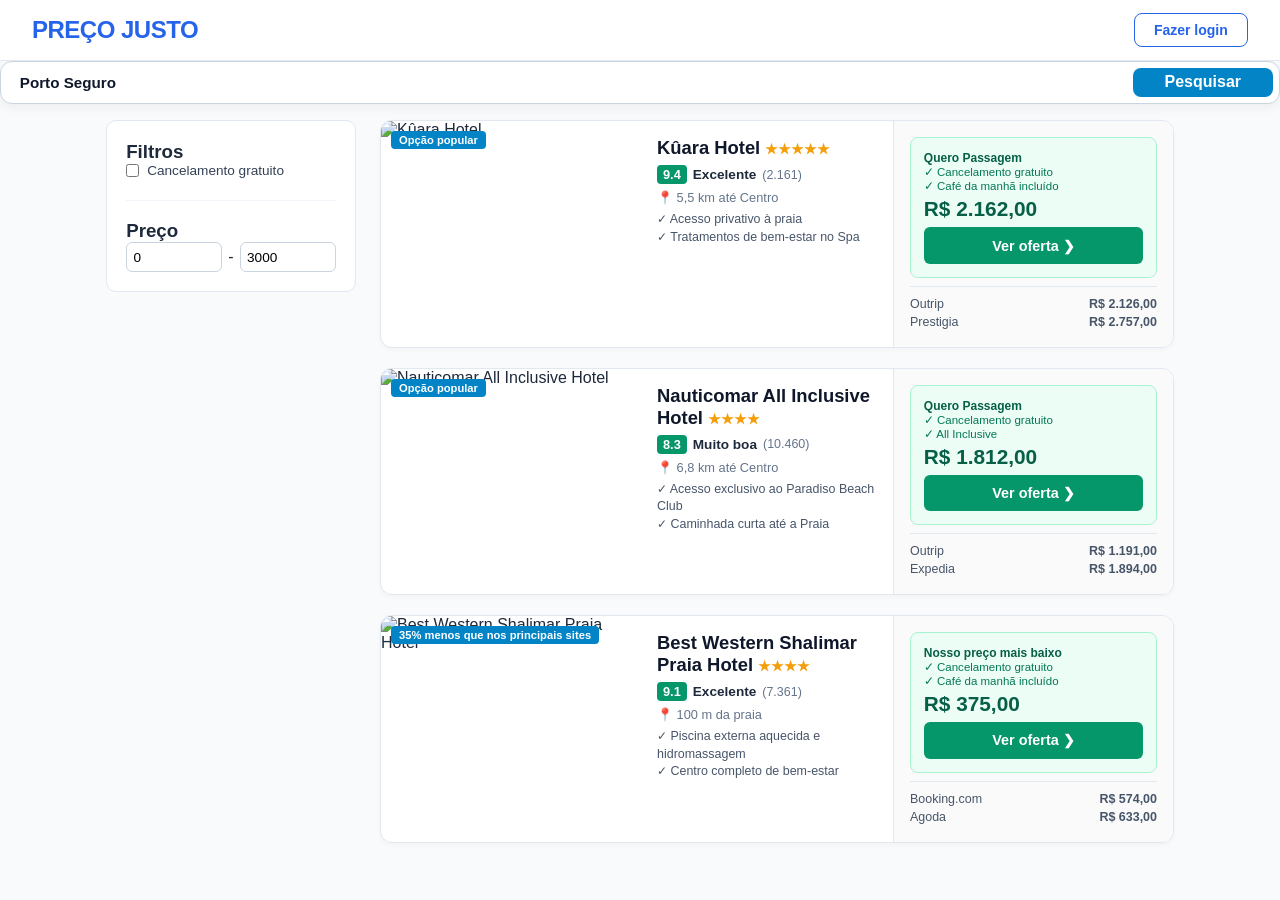
==== busca.html @ 54ff05ba "Create busca.html" ====
<!DOCTYPE html>
<html lang="pt-BR">
<head>
  <meta charset="UTF-8">
  <meta name="viewport" content="width=device-width, initial-scale=1.0">
  <title>Resultados da Busca | PREÇO JUSTO</title>
  <link rel="stylesheet" href="style.css">
</head>
<body>

  <!-- Header -->
  <header class="header">
    <div class="header-logo">
      <a href="index.html" class="logo-text">PREÇO JUSTO</a>
    </div>
    <div class="header-nav">
      <a href="login.html" class="btn-login-header">Fazer login</a>
    </div>
  </header>

  <!-- Barra de Busca Rápida Topo -->
  <div class="search-hero-mini">
    <div class="search-bar-container">
      <div class="search-field">
        <input type="text" id="buscaSearchInput" placeholder="Para onde você quer ir?" value="Porto Seguro">
      </div>
      <button class="btn-search-main" onclick="filtrarBuscaPagina()">Pesquisar</button>
    </div>
  </div>

  <!-- Container Principal: Filtros Laterais + Resultados -->
  <div class="main-content-layout">
    
    <!-- Filtros Laterais -->
    <aside class="sidebar-filters">
      <h3>Filtros</h3>
      <div class="filter-group">
        <label class="checkbox-container">
          <input type="checkbox" id="chkCancelamento" onchange="aplicarFiltrosSidebar()">
          <span>Cancelamento gratuito</span>
        </label>
      </div>

      <h3>Preço</h3>
      <div class="price-inputs">
        <input type="number" id="priceMin" placeholder="R$ Min" value="0" oninput="aplicarFiltrosSidebar()">
        <span>-</span>
        <input type="number" id="priceMax" placeholder="R$ Máx" value="3000" oninput="aplicarFiltrosSidebar()">
      </div>
    </aside>

    <!-- Lista de Hotéis Carregados Dinamicamente -->
    <main class="results-container" id="offersContainer"></main>

  </div>

  <script src="script.js"></script>
</body>
</html>
---- style.css ----
* {
  margin: 0;
  padding: 0;
  box-sizing: border-box;
  font-family: -apple-system, BlinkMacSystemFont, "Segoe UI", Roboto, sans-serif;
}

body {
  background-color: #F8FAFC;
  color: #1E293B;
  min-height: 100vh;
}

/* Header */
.header {
  background-color: #FFFFFF;
  border-bottom: 1px solid #E2E8F0;
  padding: 0.8rem 2rem;
  display: flex;
  justify-content: space-between;
  align-items: center;
  position: sticky;
  top: 0;
  z-index: 100;
}

.logo-text {
  font-size: 1.5rem;
  font-weight: 900;
  color: #2563EB;
  text-decoration: none;
  letter-spacing: -0.5px;
}

.header-nav {
  display: flex;
  align-items: center;
  gap: 10px;
}

.btn-lang, .btn-menu {
  background: transparent;
  border: 1px solid #CBD5E1;
  padding: 0.5rem 0.8rem;
  border-radius: 6px;
  font-weight: 600;
  font-size: 0.85rem;
  cursor: pointer;
}

.btn-login-header {
  background-color: #FFFFFF;
  border: 1px solid #2563EB;
  color: #2563EB;
  padding: 0.5rem 1.2rem;
  border-radius: 8px;
  font-weight: 700;
  font-size: 0.875rem;
  text-decoration: none;
  transition: all 0.2s;
}

.btn-login-header:hover {
  background-color: #EFF6FF;
}

/* Hero Section de Pesquisa */
.hero-section {
  background-color: #FFFFFF;
  padding: 2.5rem 1rem;
  border-bottom: 1px solid #E2E8F0;
}

.hero-card {
  max-width: 1000px;
  margin: 0 auto;
  text-align: center;
}

.hero-title {
  font-size: 2rem;
  font-weight: 800;
  color: #0F172A;
  margin-bottom: 0.4rem;
}

.hero-subtitle {
  color: #64748B;
  margin-bottom: 1.5rem;
  font-size: 1rem;
}

.search-bar-container {
  display: flex;
  background-color: #FFFFFF;
  border: 1px solid #CBD5E1;
  border-radius: 12px;
  padding: 6px;
  gap: 6px;
  box-shadow: 0 4px 12px rgba(0,0,0,0.05);
}

.search-field {
  flex: 1;
  display: flex;
  flex-direction: column;
  text-align: left;
  padding: 0.4rem 0.8rem;
  border-right: 1px solid #E2E8F0;
}

.search-field:last-of-type {
  border-right: none;
}

.field-label {
  font-size: 0.7rem;
  font-weight: 700;
  color: #64748B;
  text-transform: uppercase;
}

.search-field input {
  border: none;
  outline: none;
  font-size: 0.95rem;
  font-weight: 600;
  color: #0F172A;
  background: transparent;
}

.btn-search-main {
  background-color: #0284C7;
  color: white;
  border: none;
  padding: 0 2rem;
  border-radius: 8px;
  font-weight: 700;
  font-size: 1rem;
  cursor: pointer;
  transition: background-color 0.2s;
}

.btn-search-main:hover {
  background-color: #0369A1;
}

.partners-bar {
  display: flex;
  justify-content: center;
  align-items: center;
  gap: 1.5rem;
  margin-top: 1.5rem;
  font-size: 0.85rem;
  font-weight: 600;
  color: #94A3B8;
}

/* Filtros Rápidos (Pills) */
.quick-filters-bar {
  max-width: 1100px;
  margin: 1rem auto;
  padding: 0 1rem;
  display: flex;
  gap: 8px;
  overflow-x: auto;
}

.filter-pill {
  background-color: #FFFFFF;
  border: 1px solid #CBD5E1;
  padding: 0.5rem 1rem;
  border-radius: 20px;
  font-size: 0.85rem;
  font-weight: 600;
  color: #475569;
  cursor: pointer;
  white-space: nowrap;
}

.filter-pill.active, .filter-pill:hover {
  background-color: #0284C7;
  color: white;
  border-color: #0284C7;
}

/* Layout Principal */
.main-content-layout {
  max-width: 1100px;
  margin: 1rem auto;
  padding: 0 1rem;
  display: flex;
  gap: 1.5rem;
}

/* Sidebar de Filtros */
.sidebar-filters {
  width: 250px;
  flex-shrink: 0;
  background: white;
  border: 1px solid #E2E8F0;
  border-radius: 10px;
  padding: 1.2rem;
  height: fit-content;
}

.filter-group {
  margin-bottom: 1.2rem;
  border-bottom: 1px solid #F1F5F9;
  padding-bottom: 1rem;
}

.filter-group h3 {
  font-size: 0.95rem;
  font-weight: 700;
  margin-bottom: 0.5rem;
}

.filter-subtext {
  font-size: 0.75rem;
  color: #64748B;
  margin-bottom: 0.4rem;
}

.checkbox-container {
  display: flex;
  align-items: center;
  gap: 8px;
  font-size: 0.85rem;
  color: #334155;
  margin-bottom: 0.4rem;
  cursor: pointer;
}

.price-inputs {
  display: flex;
  align-items: center;
  gap: 6px;
}

.price-inputs input {
  width: 100%;
  padding: 0.4rem;
  border: 1px solid #CBD5E1;
  border-radius: 6px;
  font-size: 0.85rem;
}

/* Lista de Hoteis Trivago */
.results-container {
  flex: 1;
}

.hotel-card {
  background-color: #FFFFFF;
  border: 1px solid #E2E8F0;
  border-radius: 12px;
  margin-bottom: 1.25rem;
  display: flex;
  overflow: hidden;
  box-shadow: 0 2px 4px rgba(0,0,0,0.03);
}

.hotel-img-container {
  width: 260px;
  position: relative;
  flex-shrink: 0;
}

.hotel-img {
  width: 100%;
  height: 100%;
  object-fit: cover;
}

.tag-popular {
  position: absolute;
  top: 10px;
  left: 10px;
  background-color: #0284C7;
  color: white;
  font-size: 0.7rem;
  font-weight: 700;
  padding: 3px 8px;
  border-radius: 4px;
}

.hotel-details {
  flex: 1;
  padding: 1rem;
}

.hotel-title {
  font-size: 1.15rem;
  font-weight: 700;
  color: #0F172A;
}

.rating-badge {
  display: flex;
  align-items: center;
  gap: 6px;
  margin: 6px 0;
}

.score {
  background-color: #059669;
  color: white;
  font-weight: 700;
  font-size: 0.8rem;
  padding: 2px 6px;
  border-radius: 4px;
}

.rating-text {
  font-size: 0.85rem;
  font-weight: 600;
}

.hotel-distance {
  font-size: 0.8rem;
  color: #64748B;
  margin-bottom: 6px;
}

.hotel-features {
  font-size: 0.78rem;
  color: #475569;
  line-height: 1.4;
}

.hotel-pricing {
  width: 280px;
  background-color: #FAFAFA;
  border-left: 1px solid #E2E8F0;
  padding: 1rem;
  display: flex;
  flex-direction: column;
  justify-content: space-between;
}

.best-deal-box {
  background-color: #ECFDF5;
  border: 1px solid #A7F3D0;
  border-radius: 8px;
  padding: 0.8rem;
}

.deal-partner-name {
  font-size: 0.75rem;
  font-weight: 700;
  color: #065F46;
}

.deal-benefit {
  font-size: 0.72rem;
  color: #047857;
}

.deal-price {
  font-size: 1.3rem;
  font-weight: 800;
  color: #065F46;
  margin-top: 4px;
}

.btn-green-deal {
  width: 100%;
  background-color: #059669;
  color: white;
  border: none;
  padding: 0.65rem;
  border-radius: 6px;
  font-weight: 700;
  font-size: 0.9rem;
  cursor: pointer;
  margin-top: 6px;
}

.btn-green-deal:hover {
  background-color: #047857;
}

.other-deals {
  border-top: 1px solid #E2E8F0;
  padding-top: 0.5rem;
  margin-top: 0.5rem;
}

.other-deal-row {
  display: flex;
  justify-content: space-between;
  font-size: 0.78rem;
  color: #475569;
  padding: 2px 0;
}

/* Seção Buscas Populares */
.home-sections-container {
  max-width: 1100px;
  margin: 3rem auto;
  padding: 0 1rem;
}

.home-sections-container h2 {
  font-size: 1.3rem;
  margin-bottom: 1rem;
}

.popular-cities-grid {
  display: grid;
  grid-template-columns: repeat(auto-fit, minmax(240px, 1fr));
  gap: 1rem;
}

.city-card {
  background: white;
  border: 1px solid #E2E8F0;
  border-radius: 10px;
  overflow: hidden;
  cursor: pointer;
  transition: transform 0.2s;
}

.city-card:hover {
  transform: translateY(-3px);
}

.city-card img {
  width: 100%;
  height: 140px;
  object-fit: cover;
}

.city-info {
  padding: 0.8rem;
}

.city-info h4 {
  font-size: 1rem;
}

.city-info p {
  font-size: 0.8rem;
  color: #64748B;
}

/* Membership Banner */
.membership-banner {
  max-width: 1100px;
  margin: 2rem auto;
  background-color: #FEF3C7;
  border: 1px solid #FCD34D;
  border-radius: 10px;
  padding: 1rem 1.5rem;
  display: flex;
  justify-content: space-between;
  align-items: center;
}

.btn-membership-login {
  background-color: #D97706;
  color: white;
  padding: 0.5rem 1rem;
  border-radius: 6px;
  font-weight: 700;
  text-decoration: none;
  font-size: 0.85rem;
}

/* Footer */
.footer {
  background-color: #0F172A;
  color: #94A3B8;
  padding: 3rem 1rem;
  margin-top: 3rem;
}

.footer-columns {
  max-width: 1100px;
  margin: 0 auto;
  display: grid;
  grid-template-columns: repeat(auto-fit, minmax(200px, 1fr));
  gap: 2rem;
}

.footer-col h4 {
  color: white;
  margin-bottom: 0.8rem;
}

.footer-col ul {
  list-style: none;
}

.footer-col a {
  color: #94A3B8;
  text-decoration: none;
  font-size: 0.85rem;
  line-height: 2;
}

.footer-col a:hover {
  color: white;
}
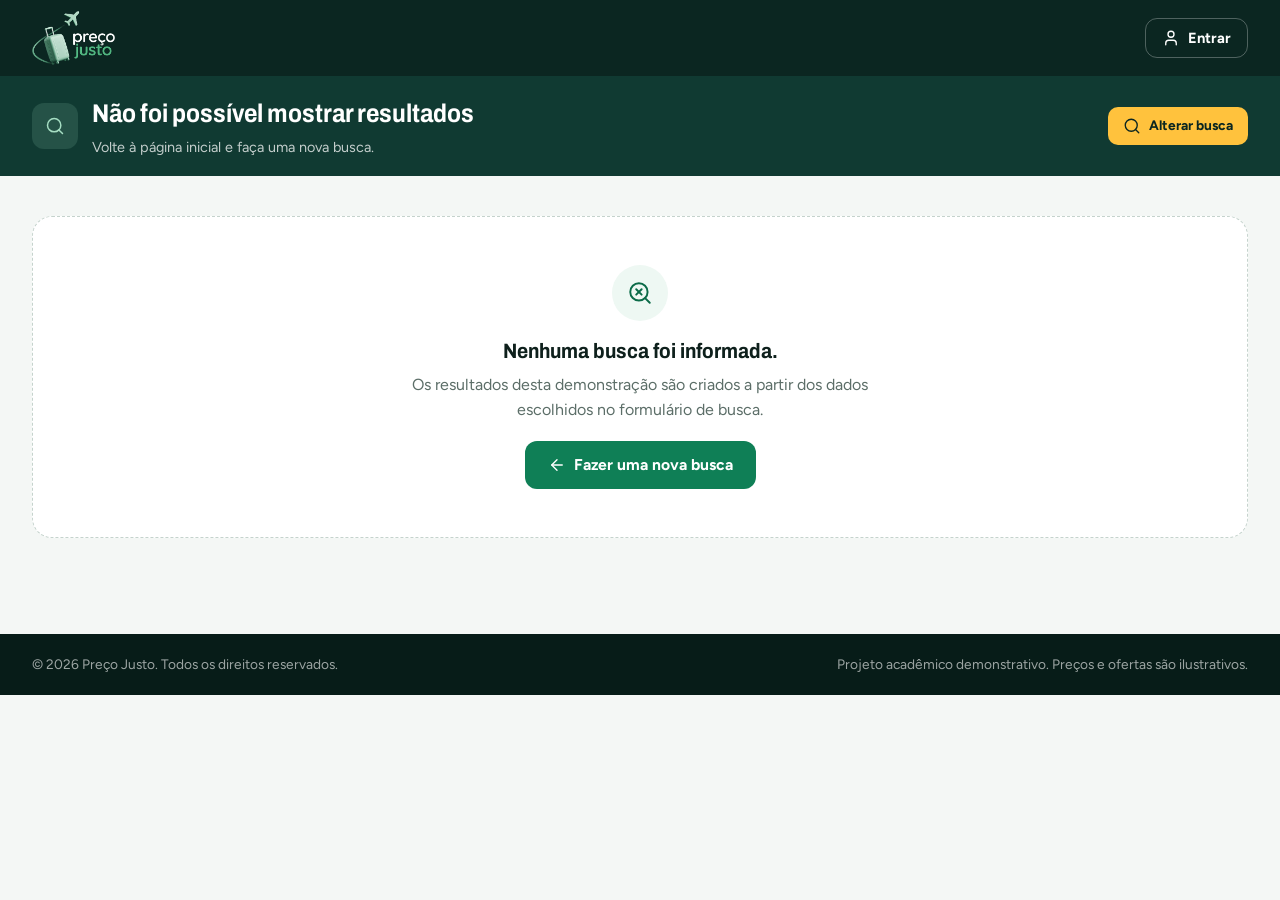
==== commit e61863e4: "UPGRADE" ====
--- a/busca.html
+++ b/busca.html
@@ -3,57 +3,134 @@
 <head>
   <meta charset="UTF-8">
   <meta name="viewport" content="width=device-width, initial-scale=1.0">
-  <title>Resultados da Busca | PREÇO JUSTO</title>
-  <link rel="stylesheet" href="style.css">
+  <title>Resultados da busca | Preço Justo</title>
+  <meta name="theme-color" content="#0B2621">
+  <link rel="icon" type="image/png" sizes="96x96" href="./img/favicon.png">
+  <link rel="apple-touch-icon" href="./img/apple-touch-icon.png">
+  <link rel="preconnect" href="https://fonts.googleapis.com">
+  <link rel="preconnect" href="https://fonts.gstatic.com" crossorigin>
+  <link href="https://fonts.googleapis.com/css2?family=Archivo:wdth,wght@62..125,500..800&family=Figtree:wght@400;500;600;700&display=swap" rel="stylesheet">
+  <link rel="stylesheet" href="./style.css">
+  <script>document.documentElement.classList.add('js');</script>
 </head>
-<body>
+<body class="results-page">
 
-  <!-- Header -->
-  <header class="header">
-    <div class="header-logo">
-      <a href="index.html" class="logo-text">PREÇO JUSTO</a>
-    </div>
-    <div class="header-nav">
-      <a href="login.html" class="btn-login-header">Fazer login</a>
+  <!-- Ícones (Lucide, licença ISC) -->
+  <svg class="icon-sprite" aria-hidden="true" focusable="false">
+    <symbol id="i-plane" viewBox="0 0 24 24"><path d="M17.8 19.2 16 11l3.5-3.5C21 6 21.5 4 21 3c-1-.5-3 0-4.5 1.5L13 8 4.8 6.2c-.5-.1-.9.1-1.1.5l-.3.5c-.2.5-.1 1 .3 1.3L9 12l-2 3H4l-1 1 3 2 2 3 1-1v-3l3-2 3.5 5.3c.3.4.8.5 1.3.3l.5-.2c.4-.3.6-.7.5-1.2z"/></symbol>
+    <symbol id="i-bed" viewBox="0 0 24 24"><path d="M2 4v16"/><path d="M2 8h18a2 2 0 0 1 2 2v10"/><path d="M2 17h20"/><path d="M6 8v9"/></symbol>
+    <symbol id="i-car" viewBox="0 0 24 24"><path d="M19 17h2c.6 0 1-.4 1-1v-3c0-.9-.7-1.7-1.5-1.9C18.7 10.6 16 10 16 10s-1.3-1.4-2.2-2.3c-.5-.4-1.1-.7-1.8-.7H5c-.6 0-1.1.4-1.4.9l-1.4 2.9A3.7 3.7 0 0 0 2 12v4c0 .6.4 1 1 1h2"/><circle cx="7" cy="17" r="2"/><path d="M9 17h6"/><circle cx="17" cy="17" r="2"/></symbol>
+    <symbol id="i-luggage" viewBox="0 0 24 24"><path d="M6 20a2 2 0 0 1-2-2V8a2 2 0 0 1 2-2h12a2 2 0 0 1 2 2v10a2 2 0 0 1-2 2"/><path d="M8 18V4a2 2 0 0 1 2-2h4a2 2 0 0 1 2 2v14"/><path d="M10 20h4"/><circle cx="16" cy="20" r="2"/><circle cx="8" cy="20" r="2"/></symbol>
+    <symbol id="i-search" viewBox="0 0 24 24"><circle cx="11" cy="11" r="8"/><path d="m21 21-4.3-4.3"/></symbol>
+    <symbol id="i-search-x" viewBox="0 0 24 24"><path d="m13.5 8.5-5 5"/><path d="m8.5 8.5 5 5"/><circle cx="11" cy="11" r="8"/><path d="m21 21-4.3-4.3"/></symbol>
+    <symbol id="i-info" viewBox="0 0 24 24"><circle cx="12" cy="12" r="10"/><path d="M12 16v-4"/><path d="M12 8h.01"/></symbol>
+    <symbol id="i-alert" viewBox="0 0 24 24"><circle cx="12" cy="12" r="10"/><path d="M12 8v4"/><path d="M12 16h.01"/></symbol>
+    <symbol id="i-user" viewBox="0 0 24 24"><path d="M19 21v-2a4 4 0 0 0-4-4H9a4 4 0 0 0-4 4v2"/><circle cx="12" cy="7" r="4"/></symbol>
+    <symbol id="i-users" viewBox="0 0 24 24"><path d="M16 21v-2a4 4 0 0 0-4-4H6a4 4 0 0 0-4 4v2"/><circle cx="9" cy="7" r="4"/><path d="M22 21v-2a4 4 0 0 0-3-3.87"/><path d="M16 3.13a4 4 0 0 1 0 7.75"/></symbol>
+    <symbol id="i-chevron-down" viewBox="0 0 24 24"><path d="m6 9 6 6 6-6"/></symbol>
+    <symbol id="i-arrow-right" viewBox="0 0 24 24"><path d="M5 12h14"/><path d="m12 5 7 7-7 7"/></symbol>
+    <symbol id="i-arrow-left" viewBox="0 0 24 24"><path d="m12 19-7-7 7-7"/><path d="M19 12H5"/></symbol>
+    <symbol id="i-heart" viewBox="0 0 24 24"><path d="M19 14c1.49-1.46 3-3.21 3-5.5A5.5 5.5 0 0 0 16.5 3c-1.76 0-3 .5-4.5 2-1.5-1.5-2.74-2-4.5-2A5.5 5.5 0 0 0 2 8.5c0 2.3 1.5 4.05 3 5.5l7 7Z"/></symbol>
+    <symbol id="i-logout" viewBox="0 0 24 24"><path d="M9 21H5a2 2 0 0 1-2-2V5a2 2 0 0 1 2-2h4"/><path d="m16 17 5-5-5-5"/><path d="M21 12H9"/></symbol>
+    <symbol id="i-x" viewBox="0 0 24 24"><path d="M18 6 6 18"/><path d="m6 6 12 12"/></symbol>
+    <symbol id="i-check" viewBox="0 0 24 24"><path d="M20 6 9 17l-5-5"/></symbol>
+    <symbol id="i-clock" viewBox="0 0 24 24"><circle cx="12" cy="12" r="10"/><path d="M12 6v6l4 2"/></symbol>
+    <symbol id="i-pin" viewBox="0 0 24 24"><path d="M20 10c0 4.993-5.539 10.193-7.399 11.799a1 1 0 0 1-1.202 0C9.539 20.193 4 14.993 4 10a8 8 0 0 1 16 0"/><circle cx="12" cy="10" r="3"/></symbol>
+    <symbol id="i-briefcase" viewBox="0 0 24 24"><path d="M16 20V4a2 2 0 0 0-2-2h-4a2 2 0 0 0-2 2v16"/><rect width="20" height="14" x="2" y="6" rx="2"/></symbol>
+    <symbol id="i-gauge" viewBox="0 0 24 24"><path d="m12 14 4-4"/><path d="M3.34 19a10 10 0 1 1 17.32 0"/></symbol>
+    <symbol id="i-snowflake" viewBox="0 0 24 24"><path d="M2 12h20"/><path d="M12 2v20"/><path d="m20 16-4-4 4-4"/><path d="m4 8 4 4-4 4"/><path d="m16 4-4 4-4-4"/><path d="m8 20 4-4 4 4"/></symbol>
+    <symbol id="i-shield" viewBox="0 0 24 24"><path d="M20 13c0 5-3.5 7.5-7.66 8.95a1 1 0 0 1-.67-.01C7.5 20.5 4 18 4 13V6a1 1 0 0 1 1-1c2 0 4.5-1.2 6.24-2.72a1.17 1.17 0 0 1 1.52 0C14.51 3.81 17 5 19 5a1 1 0 0 1 1 1z"/><path d="m9 12 2 2 4-4"/></symbol>
+    <symbol id="i-route" viewBox="0 0 24 24"><circle cx="6" cy="19" r="3"/><path d="M9 19h8.5a3.5 3.5 0 0 0 0-7h-11a3.5 3.5 0 0 1 0-7H15"/><circle cx="18" cy="5" r="3"/></symbol>
+    <symbol id="i-key" viewBox="0 0 24 24"><path d="m15.5 7.5 2.3 2.3a1 1 0 0 0 1.4 0l2.1-2.1a1 1 0 0 0 0-1.4L19 4"/><path d="m21 2-9.6 9.6"/><circle cx="7.5" cy="15.5" r="5.5"/></symbol>
+    <symbol id="i-calendar" viewBox="0 0 24 24"><path d="M8 2v4"/><path d="M16 2v4"/><rect width="18" height="18" x="3" y="4" rx="2"/><path d="M3 10h18"/></symbol>
+    <symbol id="i-sliders" viewBox="0 0 24 24"><path d="M21 4h-7"/><path d="M10 4H3"/><path d="M21 12h-9"/><path d="M8 12H3"/><path d="M21 20h-5"/><path d="M12 20H3"/><path d="M14 2v4"/><path d="M8 10v4"/><path d="M16 18v4"/></symbol>
+    <symbol id="i-coffee" viewBox="0 0 24 24"><path d="M10 2v2"/><path d="M14 2v2"/><path d="M16 8a1 1 0 0 1 1 1v8a4 4 0 0 1-4 4H7a4 4 0 0 1-4-4V9a1 1 0 0 1 1-1h14a4 4 0 1 1 0 8h-1"/><path d="M6 2v2"/></symbol>
+    <symbol id="i-waves" viewBox="0 0 24 24"><path d="M2 6c.6.5 1.2 1 2.5 1C7 7 7 5 9.5 5c2.6 0 2.4 2 5 2 2.5 0 2.5-2 5-2 1.3 0 1.9.5 2.5 1"/><path d="M2 12c.6.5 1.2 1 2.5 1 2.5 0 2.5-2 5-2 2.6 0 2.4 2 5 2 2.5 0 2.5-2 5-2 1.3 0 1.9.5 2.5 1"/><path d="M2 18c.6.5 1.2 1 2.5 1 2.5 0 2.5-2 5-2 2.6 0 2.4 2 5 2 2.5 0 2.5-2 5-2 1.3 0 1.9.5 2.5 1"/></symbol>
+    <symbol id="i-wifi" viewBox="0 0 24 24"><path d="M12 20h.01"/><path d="M2 8.82a15 15 0 0 1 20 0"/><path d="M5 12.859a10 10 0 0 1 14 0"/><path d="M8.5 16.429a5 5 0 0 1 7 0"/></symbol>
+    <symbol id="i-parking" viewBox="0 0 24 24"><rect width="18" height="18" x="3" y="3" rx="2"/><path d="M9 17V7h4a3 3 0 0 1 0 6H9"/></symbol>
+    <symbol id="i-paw" viewBox="0 0 24 24"><circle cx="11" cy="4" r="2"/><circle cx="18" cy="8" r="2"/><circle cx="20" cy="16" r="2"/><path d="M9 10a5 5 0 0 1 5 5v3.5a3.5 3.5 0 0 1-6.84 1.045Q6.52 17.48 4.46 16.84A3.5 3.5 0 0 1 5.5 10Z"/></symbol>
+    <symbol id="i-utensils" viewBox="0 0 24 24"><path d="M3 2v7c0 1.1.9 2 2 2h4a2 2 0 0 0 2-2V2"/><path d="M7 2v20"/><path d="M21 15V2a5 5 0 0 0-5 5v6c0 1.1.9 2 2 2h3Zm0 0v7"/></symbol>
+    <symbol id="i-flame" viewBox="0 0 24 24"><path d="M8.5 14.5A2.5 2.5 0 0 0 11 12c0-1.38-.5-2-1-3-1.072-2.143-.224-4.054 2-6 .5 2.5 2 4.9 4 6.5 2 1.6 3 3.5 3 5.5a7 7 0 1 1-14 0c0-1.153.433-2.294 1-3a2.5 2.5 0 0 0 2.5 2.5z"/></symbol>
+    <symbol id="i-dumbbell" viewBox="0 0 24 24"><path d="M14.4 14.4 9.6 9.6"/><path d="M18.657 21.485a2 2 0 1 1-2.829-2.828l-1.767 1.768a2 2 0 1 1-2.829-2.829l6.364-6.364a2 2 0 1 1 2.829 2.829l-1.768 1.767a2 2 0 1 1 2.828 2.829z"/><path d="m21.5 21.5-1.4-1.4"/><path d="M3.9 3.9 2.5 2.5"/><path d="M6.404 12.768a2 2 0 1 1-2.829-2.829l1.768-1.767a2 2 0 1 1-2.828-2.829l2.828-2.828a2 2 0 1 1 2.829 2.828l1.767-1.768a2 2 0 1 1 2.829 2.829z"/></symbol>
+  </svg>
+
+  <a class="skip-link" href="#resultados">Pular para os resultados</a>
+
+  <header class="site-header simple-header">
+    <div class="container header-bar">
+      <a class="brand" href="index.html" aria-label="Preço Justo, página inicial">
+        <img src="./img/logo-preco-justo.png" alt="Preço Justo" width="84" height="54">
+      </a>
+      <div class="header-actions">
+        <div class="auth-slot" id="authActionContainer">
+          <a href="login.html" class="btn btn-header"><svg class="icon" aria-hidden="true"><use href="#i-user"/></svg><span>Entrar</span></a>
+        </div>
+      </div>
     </div>
   </header>
 
-  <!-- Barra de Busca Rápida Topo -->
-  <div class="search-hero-mini">
-    <div class="search-bar-container">
-      <div class="search-field">
-        <input type="text" id="buscaSearchInput" placeholder="Para onde você quer ir?" value="Porto Seguro">
+  <section class="results-bar" aria-label="Resumo da busca">
+    <div class="container">
+      <div class="results-summary">
+        <span class="results-kind" id="resumoIcone" aria-hidden="true"><svg class="icon"><use href="#i-search"/></svg></span>
+        <div>
+          <h1 class="results-route" id="resumoTitulo">Resultados da busca</h1>
+          <p class="results-meta" id="resumoDetalhes">Carregando os detalhes da busca…</p>
+        </div>
       </div>
-      <button class="btn-search-main" onclick="filtrarBuscaPagina()">Pesquisar</button>
+      <a href="index.html#busca" class="btn btn-sun btn-sm" id="alterarBusca"><svg class="icon" aria-hidden="true"><use href="#i-search"/></svg>Alterar busca</a>
     </div>
-  </div>
+  </section>
 
-  <!-- Container Principal: Filtros Laterais + Resultados -->
-  <div class="main-content-layout">
-    
-    <!-- Filtros Laterais -->
-    <aside class="sidebar-filters">
-      <h3>Filtros</h3>
-      <div class="filter-group">
-        <label class="checkbox-container">
-          <input type="checkbox" id="chkCancelamento" onchange="aplicarFiltrosSidebar()">
-          <span>Cancelamento gratuito</span>
+  <div class="container results-layout" id="layoutResultados">
+    <aside class="filters" id="filtros" aria-labelledby="filtros-title">
+      <div class="filters-head">
+        <h2 id="filtros-title">Filtrar resultados</h2>
+        <button type="button" class="link-btn" data-limpar-filtros>Limpar</button>
+        <button type="button" class="icon-btn filters-close" data-fechar-filtros aria-label="Fechar filtros"><svg class="icon" aria-hidden="true"><use href="#i-x"/></svg></button>
+      </div>
+      <div id="filtrosConteudo"></div>
+      <div class="filters-foot">
+        <button type="button" class="btn btn-primary btn-block" data-fechar-filtros id="verResultados">Ver resultados</button>
+      </div>
+    </aside>
+    <div class="filters-backdrop" data-fechar-filtros hidden></div>
+
+    <main id="resultados" tabindex="-1">
+      <p class="demo-note"><svg class="icon" aria-hidden="true"><use href="#i-info"/></svg><span id="avisoDemo">Resultados fictícios gerados no navegador: horários, opções e valores não representam ofertas reais.</span></p>
+
+      <div class="results-head">
+        <button type="button" class="btn btn-outline btn-sm filters-toggle" aria-expanded="false" aria-controls="filtros">
+          <svg class="icon" aria-hidden="true"><use href="#i-sliders"/></svg><span>Filtros</span>
+        </button>
+        <p id="contagem" aria-live="polite">Buscando opções…</p>
+        <label class="sort">Ordenar por
+          <select id="ordenar"></select>
         </label>
       </div>
 
-      <h3>Preço</h3>
-      <div class="price-inputs">
-        <input type="number" id="priceMin" placeholder="R$ Min" value="0" oninput="aplicarFiltrosSidebar()">
-        <span>-</span>
-        <input type="number" id="priceMax" placeholder="R$ Máx" value="3000" oninput="aplicarFiltrosSidebar()">
+      <ul class="result-list" id="listaResultados" aria-busy="true"></ul>
+
+      <div class="empty-state" id="semResultados" hidden>
+        <span class="empty-icon"><svg class="icon" aria-hidden="true"><use href="#i-search-x"/></svg></span>
+        <h2>Nenhuma opção com esses filtros</h2>
+        <p>Tente aumentar o limite de preço ou desmarcar alguns critérios.</p>
+        <button type="button" class="btn btn-primary btn-sm" data-limpar-filtros>Limpar filtros</button>
       </div>
-    </aside>
-
-    <!-- Lista de Hotéis Carregados Dinamicamente -->
-    <main class="results-container" id="offersContainer"></main>
-
+    </main>
   </div>
 
-  <script src="script.js"></script>
+  <footer class="mini-footer">
+    <div class="container">
+      <p>© 2026 Preço Justo. Todos os direitos reservados.</p>
+      <p>Projeto acadêmico demonstrativo. Preços e ofertas são ilustrativos.</p>
+    </div>
+  </footer>
+
+  <dialog class="modal" id="modal" aria-labelledby="modal-title"></dialog>
+
+  <script src="./dados.js"></script>
+  <script src="./script.js"></script>
+  <script src="./resultados.js"></script>
 </body>
 </html>
--- a/style.css
+++ b/style.css
@@ -1,505 +1,2335 @@
-* {
+/* =====================================================================
+   PREÇO JUSTO — Identidade visual
+   ---------------------------------------------------------------------
+   Paleta
+     Pinho  (#0B2621)  marca, cabeçalho, rodapé e faixas escuras
+     Esmeralda (#0F7F56) ações secundárias, preços e ícones
+     Menta  (#A6DEC3)  destaques sobre fundo escuro (vem do logotipo)
+     Sol    (#FFC23D)  ação principal (Buscar e chamadas de destaque)
+     Papel  (#F4F7F5)  fundo da página
+   Tipografia
+     Archivo (semicondensada) para títulos, preços e códigos de aeroporto
+     Figtree para textos e interface
+   Índice
+     1. Tokens  2. Base  3. Utilitários  4. Botões  5. Cabeçalho
+     6. Hero e busca  7. Seções  8. Ofertas  9. Destinos  10. Vantagens
+     11. Hospedagens  12. Carros  13. Companhias  14. Seguro  15. FAQ
+     16. Rodapé  17. Avisos e animações  18. Login e parceiros
+     19. Resultados de busca  20. Modal  21. Validação
+     22. Resultados dinâmicos
+   ===================================================================== */
+
+/* 1. TOKENS ----------------------------------------------------------- */
+:root {
+  --pine-950: #071C18;
+  --pine-900: #0B2621;
+  --pine-800: #103A32;
+  --pine-700: #165045;
+  --emerald-700: #0B6B48;
+  --emerald-600: #0F7F56;
+  --emerald-500: #17A06C;
+  --mint-300: #A6DEC3;
+  --mint-100: #DDF3E8;
+  --mint-50: #EEF8F3;
+  --sun-400: #FFC23D;
+  --sun-500: #F5AE14;
+
+  --ink: #0E201C;
+  --ink-2: #33463F;
+  --muted: #5C6E68;
+  --placeholder: #889691;
+  --line: #D9E2DE;
+  --line-2: #E8EEEB;
+  --paper: #F4F7F5;
+  --surface: #FFFFFF;
+  --danger-600: #B42318;
+  --danger-200: #FECDCA;
+  --danger-50: #FEF3F2;
+
+  --font-display: "Archivo", "Segoe UI", system-ui, sans-serif;
+  --font-body: "Figtree", "Segoe UI", system-ui, -apple-system, sans-serif;
+
+  --radius-sm: 10px;
+  --radius: 14px;
+  --radius-lg: 20px;
+  --shadow-sm: 0 1px 2px rgba(11, 38, 33, .06), 0 1px 3px rgba(11, 38, 33, .07);
+  --shadow: 0 2px 6px rgba(11, 38, 33, .05), 0 10px 28px rgba(11, 38, 33, .09);
+  --shadow-lg: 0 18px 50px rgba(7, 28, 24, .22);
+
+  --container: 1240px;
+  --gutter: clamp(16px, 4vw, 32px);
+  --header-h: 76px;
+  --hero-overlap: 112px;
+  --rail-gap: 20px;
+  --ease: cubic-bezier(.2, .7, .2, 1);
+}
+
+/* 2. BASE ------------------------------------------------------------- */
+*, *::before, *::after { box-sizing: border-box; }
+
+html {
+  -webkit-text-size-adjust: 100%;
+  scroll-behavior: smooth;
+  scroll-padding-top: calc(var(--header-h) + 16px);
+}
+
+body {
   margin: 0;
-  padding: 0;
-  box-sizing: border-box;
-  font-family: -apple-system, BlinkMacSystemFont, "Segoe UI", Roboto, sans-serif;
-}
-
-body {
-  background-color: #F8FAFC;
-  color: #1E293B;
-  min-height: 100vh;
-}
-
-/* Header */
-.header {
-  background-color: #FFFFFF;
-  border-bottom: 1px solid #E2E8F0;
-  padding: 0.8rem 2rem;
-  display: flex;
-  justify-content: space-between;
-  align-items: center;
+  font-family: var(--font-body);
+  font-size: 1rem;
+  line-height: 1.55;
+  color: var(--ink);
+  background: var(--paper);
+  -webkit-font-smoothing: antialiased;
+  -moz-osx-font-smoothing: grayscale;
+  overflow-x: clip;
+}
+
+h1, h2, h3, h4, p, figure { margin: 0; }
+ul, ol { list-style: none; margin: 0; padding: 0; }
+img, svg { display: block; max-width: 100%; }
+img { height: auto; }
+a { color: inherit; text-decoration: none; }
+button, input, select, textarea { font: inherit; color: inherit; }
+button { cursor: pointer; }
+[hidden] { display: none !important; }
+
+:focus-visible { outline: 2px solid var(--emerald-600); outline-offset: 2px; }
+.site-header :focus-visible,
+.mobile-menu :focus-visible,
+.section--cars :focus-visible,
+.site-footer :focus-visible,
+.benefits-intro :focus-visible,
+.auth-aside :focus-visible { outline-color: var(--sun-400); }
+
+::selection { background: var(--mint-100); color: var(--pine-900); }
+
+/* 3. UTILITÁRIOS ------------------------------------------------------ */
+.container {
+  width: 100%;
+  max-width: calc(var(--container) + var(--gutter) * 2);
+  margin-inline: auto;
+  padding-inline: var(--gutter);
+}
+
+.icon-sprite { position: absolute; width: 0; height: 0; overflow: hidden; }
+
+.icon {
+  width: 20px;
+  height: 20px;
+  flex-shrink: 0;
+  fill: none;
+  stroke: currentColor;
+  stroke-width: 1.8;
+  stroke-linecap: round;
+  stroke-linejoin: round;
+}
+
+.visually-hidden {
+  position: absolute !important;
+  width: 1px; height: 1px;
+  padding: 0; margin: -1px;
+  overflow: hidden;
+  clip: rect(0 0 0 0);
+  white-space: nowrap;
+  border: 0;
+}
+
+.skip-link {
+  position: absolute;
+  left: 16px;
+  top: -60px;
+  z-index: 300;
+  padding: 10px 16px;
+  border-radius: var(--radius-sm);
+  background: var(--sun-400);
+  color: var(--pine-900);
+  font-weight: 700;
+  transition: top .2s;
+}
+.skip-link:focus { top: 12px; }
+
+.eyebrow {
+  font-size: .78rem;
+  font-weight: 700;
+  letter-spacing: .1em;
+  text-transform: uppercase;
+  color: var(--emerald-700);
+  margin-bottom: 10px;
+}
+
+.text-link {
+  display: inline-flex;
+  align-items: center;
+  gap: 6px;
+  font-weight: 600;
+  color: var(--emerald-700);
+  white-space: nowrap;
+}
+.text-link .icon { width: 18px; height: 18px; transition: transform .2s var(--ease); }
+.text-link:hover { color: var(--emerald-600); }
+.text-link:hover .icon { transform: translateX(3px); }
+
+.tag {
+  position: absolute;
+  top: 12px;
+  left: 12px;
+  z-index: 1;
+  padding: 5px 10px;
+  border-radius: 999px;
+  background: rgba(7, 28, 24, .78);
+  color: #fff;
+  font-size: .75rem;
+  font-weight: 600;
+  line-height: 1.2;
+  backdrop-filter: blur(4px);
+}
+.tag--light { background: rgba(255, 255, 255, .94); color: var(--ink); }
+
+.icon-btn {
+  display: inline-grid;
+  place-items: center;
+  width: 42px;
+  height: 42px;
+  border-radius: 50%;
+  border: 1px solid var(--line);
+  background: var(--surface);
+  color: var(--ink);
+  transition: border-color .2s, color .2s, background-color .2s, opacity .2s;
+}
+.icon-btn:hover:not(:disabled) { border-color: var(--emerald-600); color: var(--emerald-700); }
+.icon-btn:disabled { opacity: .4; cursor: default; }
+.icon-btn--light { background: transparent; border-color: rgba(255, 255, 255, .25); color: #fff; }
+.icon-btn--light:hover:not(:disabled) { border-color: rgba(255, 255, 255, .6); color: #fff; }
+
+/* Preço (componente compartilhado) */
+.price { display: flex; flex-direction: column; line-height: 1.15; }
+.price-from { font-size: .76rem; color: var(--muted); }
+.price strong {
+  font-family: var(--font-display);
+  font-stretch: 85%;
+  font-weight: 800;
+  font-size: 1.6rem;
+  letter-spacing: -.01em;
+  color: var(--emerald-700);
+  font-variant-numeric: tabular-nums;
+  white-space: nowrap;
+}
+.price small { font-size: .58em; font-weight: 700; margin-right: 1px; }
+.price-note { font-size: .72rem; color: var(--muted); margin-top: 2px; }
+
+/* Controles de escolha */
+.choice-group {
+  display: inline-flex;
+  padding: 3px;
+  border-radius: 999px;
+  background: var(--paper);
+  border: 1px solid var(--line-2);
+}
+.choice { position: relative; }
+.choice input { position: absolute; opacity: 0; pointer-events: none; }
+.choice span {
+  display: block;
+  padding: 6px 14px;
+  border-radius: 999px;
+  font-size: .88rem;
+  font-weight: 600;
+  color: var(--ink-2);
+  cursor: pointer;
+  transition: background-color .2s, color .2s, box-shadow .2s;
+}
+.choice input:checked + span { background: var(--surface); color: var(--emerald-700); box-shadow: var(--shadow-sm); }
+.choice input:focus-visible + span { outline: 2px solid var(--emerald-600); outline-offset: 1px; }
+
+.check {
+  display: inline-flex;
+  align-items: center;
+  gap: 8px;
+  font-size: .9rem;
+  color: var(--ink-2);
+  cursor: pointer;
+}
+.check input { width: 18px; height: 18px; margin: 0; accent-color: var(--emerald-600); cursor: pointer; }
+
+/* 4. BOTÕES ----------------------------------------------------------- */
+.btn {
+  display: inline-flex;
+  align-items: center;
+  justify-content: center;
+  gap: 8px;
+  padding: 14px 22px;
+  border: 1.5px solid transparent;
+  border-radius: 12px;
+  font-weight: 700;
+  font-size: .98rem;
+  line-height: 1.1;
+  white-space: nowrap;
+  text-decoration: none;
+  cursor: pointer;
+  transition: background-color .2s, color .2s, border-color .2s, box-shadow .2s, transform .15s;
+}
+.btn .icon { width: 18px; height: 18px; }
+.btn:active { transform: translateY(1px); }
+
+.btn-sun { background: var(--sun-400); color: var(--pine-900); }
+.btn-sun:hover { background: var(--sun-500); }
+
+.btn-primary { background: var(--emerald-600); color: #fff; }
+.btn-primary:hover { background: var(--emerald-700); }
+
+.btn-outline { background: transparent; color: var(--emerald-700); border-color: var(--emerald-600); }
+.btn-outline:hover { background: var(--emerald-600); color: #fff; }
+
+.btn-ghost-light { background: transparent; color: #fff; border-color: rgba(255, 255, 255, .28); }
+.btn-ghost-light:hover { border-color: rgba(255, 255, 255, .6); background: rgba(255, 255, 255, .06); }
+
+.btn-sm { padding: 9px 14px; font-size: .86rem; border-radius: var(--radius-sm); }
+.btn-block { width: 100%; }
+
+.link-btn {
+  padding: 6px 0;
+  border: 0;
+  background: none;
+  color: var(--emerald-700);
+  font-weight: 600;
+  font-size: .9rem;
+}
+.link-btn:hover { text-decoration: underline; text-underline-offset: 3px; }
+
+/* 5. CABEÇALHO -------------------------------------------------------- */
+.site-header {
   position: sticky;
   top: 0;
   z-index: 100;
-}
-
-.logo-text {
-  font-size: 1.5rem;
-  font-weight: 900;
-  color: #2563EB;
-  text-decoration: none;
-  letter-spacing: -0.5px;
-}
-
-.header-nav {
+  background: var(--pine-900);
+  color: #fff;
+  transition: box-shadow .25s;
+}
+.site-header.is-scrolled { box-shadow: 0 8px 28px rgba(7, 28, 24, .28); }
+
+.header-bar {
+  display: flex;
+  align-items: center;
+  gap: 24px;
+  min-height: var(--header-h);
+}
+
+.brand { display: inline-flex; flex-shrink: 0; }
+.brand img { height: 54px; width: auto; }
+
+.main-nav { flex: 1; min-width: 0; }
+.main-nav ul { display: flex; align-items: center; gap: 2px; }
+.main-nav a {
+  display: inline-flex;
+  align-items: center;
+  gap: 8px;
+  padding: 10px 12px;
+  border-radius: var(--radius-sm);
+  font-size: .93rem;
+  font-weight: 600;
+  color: rgba(255, 255, 255, .82);
+  white-space: nowrap;
+  transition: color .2s, background-color .2s;
+}
+.main-nav a .icon { width: 18px; height: 18px; color: var(--mint-300); }
+.main-nav a:hover { color: #fff; background: rgba(255, 255, 255, .07); }
+
+.header-actions { display: flex; align-items: center; gap: 8px; margin-left: auto; }
+
+.locale {
+  display: inline-flex;
+  align-items: center;
+  gap: 8px;
+  padding: 8px 10px;
+  border: 1px solid rgba(255, 255, 255, .16);
+  border-radius: var(--radius-sm);
+  background: transparent;
+  color: #fff;
+  font-size: .86rem;
+  font-weight: 700;
+  letter-spacing: .03em;
+}
+.locale:hover { border-color: rgba(255, 255, 255, .4); }
+.flag { width: 20px; height: 14px; border-radius: 2px; }
+
+.header-link {
+  padding: 10px 10px;
+  font-size: .93rem;
+  font-weight: 600;
+  color: rgba(255, 255, 255, .82);
+}
+.header-link:hover { color: #fff; }
+
+.btn-header {
+  padding: 10px 16px;
+  border-width: 1px;
+  border-color: rgba(255, 255, 255, .28);
+  background: transparent;
+  color: #fff;
+  font-size: .92rem;
+}
+.btn-header:hover { border-color: rgba(255, 255, 255, .6); background: rgba(255, 255, 255, .06); }
+.btn-header .chevron { width: 16px; height: 16px; opacity: .8; }
+
+.nav-toggle {
+  display: none;
+  place-items: center;
+  width: 44px;
+  height: 44px;
+  border: 1px solid rgba(255, 255, 255, .2);
+  border-radius: var(--radius-sm);
+  background: transparent;
+  color: #fff;
+}
+.nav-toggle .icon { width: 22px; height: 22px; }
+
+/* Menu da conta (estado "logado" simulado) */
+.account { position: relative; }
+.account-menu {
+  position: absolute;
+  top: calc(100% + 10px);
+  right: 0;
+  z-index: 120;
+  min-width: 220px;
+  padding: 8px;
+  border-radius: var(--radius);
+  background: var(--surface);
+  color: var(--ink);
+  box-shadow: var(--shadow-lg);
+}
+.account-menu a,
+.account-menu button {
   display: flex;
   align-items: center;
   gap: 10px;
-}
-
-.btn-lang, .btn-menu {
+  width: 100%;
+  padding: 10px 12px;
+  border: 0;
+  border-radius: 8px;
+  background: none;
+  font-size: .94rem;
+  font-weight: 500;
+  text-align: left;
+}
+.account-menu a:hover,
+.account-menu button:hover { background: var(--paper); }
+.account-menu .icon { width: 18px; height: 18px; color: var(--emerald-600); }
+
+/* Menu mobile */
+.mobile-menu { position: fixed; inset: 0; z-index: 200; }
+.mobile-menu-backdrop {
+  position: absolute;
+  inset: 0;
+  background: rgba(7, 28, 24, .55);
+  opacity: 0;
+  transition: opacity .25s;
+}
+.mobile-menu-panel {
+  position: absolute;
+  top: 0;
+  right: 0;
+  bottom: 0;
+  display: flex;
+  flex-direction: column;
+  width: min(360px, 88vw);
+  padding: 14px 20px 24px;
+  background: var(--pine-900);
+  color: #fff;
+  overflow-y: auto;
+  transform: translateX(100%);
+  transition: transform .3s var(--ease);
+}
+.mobile-menu.is-open .mobile-menu-backdrop { opacity: 1; }
+.mobile-menu.is-open .mobile-menu-panel { transform: none; }
+.mobile-menu-head { display: flex; align-items: center; justify-content: space-between; margin-bottom: 12px; }
+.mobile-menu-head img { height: 46px; width: auto; }
+.mobile-nav a {
+  display: flex;
+  align-items: center;
+  gap: 14px;
+  padding: 15px 4px;
+  border-bottom: 1px solid rgba(255, 255, 255, .08);
+  font-size: 1.04rem;
+  font-weight: 600;
+}
+.mobile-nav .icon { color: var(--mint-300); }
+.mobile-menu-foot { display: grid; gap: 10px; margin-top: auto; padding-top: 28px; }
+
+@media (max-width: 1239px) {
+  .main-nav a .icon { display: none; }
+  .header-bar { gap: 16px; }
+}
+@media (max-width: 1079px) {
+  .main-nav, .header-link, .locale { display: none; }
+  .nav-toggle { display: inline-grid; }
+}
+@media (max-width: 560px) {
+  :root { --header-h: 66px; }
+  .brand img { height: 46px; }
+  .btn-header { padding: 10px 12px; }
+}
+@media (max-width: 400px) {
+  .auth-slot .btn-header span,
+  .auth-slot .btn-header .chevron { display: none; }
+}
+
+/* 6. HERO E BUSCA ----------------------------------------------------- */
+.hero {
+  position: relative;
+  z-index: 2; /* mantém os popovers da busca acima da seção seguinte */
+  isolation: isolate;
+  padding-top: clamp(48px, 7vw, 104px);
+}
+
+.hero-media {
+  position: absolute;
+  inset: 0 0 var(--hero-overlap) 0;
+  z-index: -1;
+  overflow: hidden;
+  background: var(--pine-800);
+}
+.hero-media img { width: 100%; height: 100%; object-fit: cover; object-position: 50% 40%; }
+.hero-media::after {
+  content: "";
+  position: absolute;
+  inset: 0;
+  background: linear-gradient(180deg, rgba(7, 28, 24, .58) 0%, rgba(7, 28, 24, .22) 48%, rgba(7, 28, 24, .05) 100%);
+}
+
+.hero-credit {
+  position: absolute;
+  top: 14px;
+  right: var(--gutter);
+  display: inline-flex;
+  align-items: center;
+  gap: 6px;
+  padding: 5px 10px;
+  border-radius: 999px;
+  background: rgba(7, 28, 24, .45);
+  color: rgba(255, 255, 255, .9);
+  font-size: .76rem;
+  backdrop-filter: blur(4px);
+}
+.hero-credit .icon { width: 14px; height: 14px; }
+
+.hero-inner { display: flex; flex-direction: column; gap: clamp(28px, 4.5vw, 56px); }
+
+.hero-copy { max-width: 780px; color: #fff; }
+.hero-copy h1 {
+  font-family: var(--font-display);
+  font-weight: 800;
+  font-stretch: 84%;
+  font-size: clamp(2.3rem, 1.3rem + 3.9vw, 4.25rem);
+  line-height: 1.02;
+  letter-spacing: -.02em;
+  text-wrap: balance;
+  text-shadow: 0 2px 24px rgba(7, 28, 24, .25);
+}
+.hero-copy h1 span { color: var(--mint-300); }
+.hero-copy p {
+  max-width: 560px;
+  margin-top: 16px;
+  font-size: clamp(1.02rem, .95rem + .35vw, 1.22rem);
+  color: rgba(255, 255, 255, .92);
+  text-shadow: 0 1px 12px rgba(7, 28, 24, .35);
+}
+
+.search-panel {
+  position: relative;
+  z-index: 5;
+  padding: 0 24px 24px;
+  border-radius: var(--radius-lg);
+  background: var(--surface);
+  box-shadow: var(--shadow-lg);
+}
+
+.search-tabs {
+  display: flex;
+  gap: 4px;
+  margin: 0 -24px;
+  padding: 6px 16px 0;
+  border-bottom: 1px solid var(--line-2);
+  overflow-x: auto;
+  scrollbar-width: none;
+}
+.search-tabs::-webkit-scrollbar { display: none; }
+.search-tabs [role="tab"] {
+  display: inline-flex;
+  align-items: center;
+  gap: 8px;
+  margin-bottom: -1px;
+  padding: 14px 14px 12px;
+  border: 0;
+  border-bottom: 3px solid transparent;
+  background: none;
+  color: var(--muted);
+  font-weight: 600;
+  white-space: nowrap;
+  transition: color .2s, border-color .2s;
+}
+.search-tabs [role="tab"]:hover { color: var(--ink); }
+.search-tabs [role="tab"][aria-selected="true"] { color: var(--emerald-700); border-bottom-color: var(--emerald-600); }
+
+.search-options {
+  display: flex;
+  flex-wrap: wrap;
+  align-items: center;
+  gap: 10px 24px;
+  min-height: 66px;
+  padding: 14px 0;
+}
+.search-note { font-size: .92rem; color: var(--muted); }
+
+.fields { display: grid; gap: 10px; }
+.fields--voos     { grid-template-columns: minmax(0, 2.45fr) repeat(2, minmax(0, 1fr)) minmax(0, 1.24fr) minmax(0, 1.06fr) auto; }
+.fields--packages { grid-template-columns: minmax(0, 2.55fr) repeat(2, minmax(0, 1fr)) minmax(0, 1.3fr) auto; }
+.fields--stay     { grid-template-columns: minmax(0, 2fr) repeat(2, minmax(0, 1fr)) minmax(0, 1.35fr) auto; }
+.fields--cars     { grid-template-columns: minmax(0, 2fr) minmax(0, 1fr) minmax(0, .8fr) minmax(0, 1fr) minmax(0, .8fr) auto; }
+.fields--cars.has-return { grid-template-columns: repeat(2, minmax(0, 1.5fr)) minmax(0, 1fr) minmax(0, .8fr) minmax(0, 1fr) minmax(0, .8fr) auto; }
+
+.route { position: relative; display: grid; grid-template-columns: 1fr 1fr; gap: 10px; }
+
+.field {
+  position: relative;
+  min-width: 0;
+  height: 62px;
+  border: 1px solid var(--line);
+  border-radius: 12px;
+  background: var(--surface);
+  transition: border-color .2s, box-shadow .2s, background-color .2s;
+}
+.field:hover { border-color: #BCCBC5; }
+.field:focus-within { border-color: var(--emerald-600); box-shadow: 0 0 0 3px rgba(15, 127, 86, .14); }
+
+.field > label,
+.field > .field-label {
+  position: absolute;
+  top: 10px;
+  left: 42px;
+  right: 12px;
+  z-index: 1;
+  overflow: hidden;
+  font-size: .74rem;
+  font-weight: 600;
+  line-height: 1.2;
+  color: var(--muted);
+  white-space: nowrap;
+  text-overflow: ellipsis;
+  pointer-events: none;
+}
+.field-icon {
+  position: absolute;
+  top: 50%;
+  left: 13px;
+  z-index: 1;
+  width: 20px;
+  height: 20px;
+  color: var(--emerald-600);
+  transform: translateY(-50%);
+  pointer-events: none;
+}
+
+.field > input,
+.field > select,
+.field > .field-button {
+  position: absolute;
+  inset: 0;
+  width: 100%;
+  height: 100%;
+  min-width: 0;
+  margin: 0;
+  padding: 26px 12px 8px 42px;
+  border: 0;
+  border-radius: inherit;
   background: transparent;
-  border: 1px solid #CBD5E1;
-  padding: 0.5rem 0.8rem;
-  border-radius: 6px;
+  font-size: .96rem;
   font-weight: 600;
-  font-size: 0.85rem;
+  color: var(--ink);
+  outline: none;
+  text-overflow: ellipsis;
+}
+.field > input::placeholder { color: var(--placeholder); font-weight: 500; opacity: 1; }
+.field > input[type="date"] { padding-right: 4px; cursor: pointer; color-scheme: light; }
+.field > input[type="date"][data-empty] { color: var(--placeholder); font-weight: 500; }
+.field > input[type="date"]::-webkit-calendar-picker-indicator,
+.field > input[list]::-webkit-calendar-picker-indicator { display: none !important; }
+.field > input[type="date"]::-webkit-datetime-edit { padding: 0; }
+
+.field > select { padding-right: 36px; appearance: none; -webkit-appearance: none; cursor: pointer; }
+.field .chevron {
+  position: absolute;
+  top: 50%;
+  right: 12px;
+  width: 18px;
+  height: 18px;
+  color: var(--muted);
+  transform: translateY(-50%);
+  pointer-events: none;
+}
+.field-button {
+  display: flex;
+  align-items: center;
+  padding-right: 36px;
+  text-align: left;
   cursor: pointer;
 }
-
-.btn-login-header {
-  background-color: #FFFFFF;
-  border: 1px solid #2563EB;
-  color: #2563EB;
-  padding: 0.5rem 1.2rem;
-  border-radius: 8px;
+.field-button span { overflow: hidden; white-space: nowrap; text-overflow: ellipsis; }
+.field-button[aria-expanded="true"] .chevron { transform: translateY(-50%) rotate(180deg); }
+
+.field.is-disabled { background: var(--paper); }
+.field.is-disabled > input { cursor: not-allowed; }
+.field.is-disabled > label::after { content: " · não se aplica"; }
+
+.swap {
+  position: absolute;
+  top: 50%;
+  left: 50%;
+  z-index: 3;
+  display: grid;
+  place-items: center;
+  width: 36px;
+  height: 36px;
+  border: 1px solid var(--line);
+  border-radius: 50%;
+  background: var(--surface);
+  color: var(--emerald-700);
+  box-shadow: var(--shadow-sm);
+  transform: translate(-50%, -50%);
+  transition: border-color .2s;
+}
+.swap:hover { border-color: var(--emerald-600); }
+.route > .field:first-child > input { padding-right: 26px; }
+.route .swap + .field .field-icon { left: 22px; }
+.route .swap + .field > label { left: 50px; }
+.route .swap + .field > input { padding-left: 50px; }
+.swap .icon { width: 18px; height: 18px; }
+.swap.is-spinning .icon { animation: swap-spin .35s var(--ease); }
+@keyframes swap-spin { to { transform: rotate(180deg); } }
+
+.btn-search { height: 62px; padding: 0 26px; font-size: 1.04rem; }
+
+/* Popover de passageiros/hóspedes */
+.popover {
+  position: absolute;
+  top: calc(100% + 8px);
+  left: 0;
+  z-index: 40;
+  width: min(330px, calc(100vw - 40px));
+  padding: 6px 18px 16px;
+  border: 1px solid var(--line);
+  border-radius: var(--radius);
+  background: var(--surface);
+  box-shadow: var(--shadow-lg);
+}
+.popover--end { left: auto; right: 0; }
+.counter {
+  display: flex;
+  align-items: center;
+  justify-content: space-between;
+  gap: 16px;
+  padding: 12px 0;
+  border-bottom: 1px solid var(--line-2);
+}
+.counter-text strong { display: block; font-weight: 600; }
+.counter-text span { font-size: .82rem; color: var(--muted); }
+.counter-ctrl { display: flex; align-items: center; gap: 10px; }
+.counter-ctrl button {
+  display: grid;
+  place-items: center;
+  width: 34px;
+  height: 34px;
+  border: 1.5px solid var(--emerald-600);
+  border-radius: 50%;
+  background: var(--surface);
+  color: var(--emerald-700);
+  transition: background-color .2s, color .2s;
+}
+.counter-ctrl button:hover:not(:disabled) { background: var(--emerald-600); color: #fff; }
+.counter-ctrl button:disabled { border-color: var(--line); color: #B3C0BB; cursor: not-allowed; }
+.counter-ctrl .icon { width: 16px; height: 16px; stroke-width: 2.2; }
+.counter-ctrl output { min-width: 18px; font-weight: 700; text-align: center; font-variant-numeric: tabular-nums; }
+.popover-check { padding: 14px 0 2px; }
+.popover-foot { display: flex; align-items: center; justify-content: space-between; padding-top: 14px; }
+
+@media (max-width: 1365px) {
+  .fields--voos { grid-template-columns: repeat(4, minmax(0, 1fr)); }
+  .fields--voos .route,
+  .fields--voos .btn-search { grid-column: span 2; }
+}
+@media (max-width: 1279px) {
+  .fields--voos,
+  .fields--packages,
+  .fields--stay,
+  .fields--cars,
+  .fields--cars.has-return { grid-template-columns: repeat(4, minmax(0, 1fr)); }
+  .fields .route,
+  .fields--stay .field--wide,
+  .fields--stay .field--popover,
+  .fields--packages .field--popover,
+  .fields--cars .field--wide,
+  .fields .btn-search { grid-column: span 2; }
+  .fields--cars.has-return .btn-search { grid-column: span 4; }
+}
+@media (max-width: 720px) {
+  :root { --hero-overlap: 72px; }
+  .search-panel { padding: 0 16px 16px; }
+  .search-tabs { margin: 0 -16px; padding: 4px 8px 0; }
+  .search-tabs [role="tab"] { padding: 13px 10px 11px; }
+  .search-options { min-height: 0; padding: 14px 0 12px; }
+  .fields--voos,
+  .fields--packages,
+  .fields--stay,
+  .fields--cars,
+  .fields--cars.has-return { grid-template-columns: repeat(2, minmax(0, 1fr)); }
+  .fields .route,
+  .fields--stay .field--wide,
+  .fields--stay .field--popover,
+  .fields--packages .field--popover,
+  .fields--cars .field--wide,
+  .fields .btn-search,
+  .fields--cars.has-return .btn-search { grid-column: 1 / -1; }
+  .route { grid-template-columns: 1fr; }
+  .swap { left: auto; right: 14px; transform: translateY(-50%) rotate(90deg); }
+  .hero-credit { top: auto; bottom: calc(var(--hero-overlap) + 12px); display: none; }
+}
+@media (max-width: 380px) {
+  .search-tabs [role="tab"] .icon { display: none; }
+}
+
+/* 7. SEÇÕES (estrutura comum) ----------------------------------------- */
+.section { padding-block: clamp(56px, 7vw, 96px); }
+.section--offers { padding-top: clamp(40px, 5vw, 64px); }
+.section--destinations,
+.section--stays,
+.section--insurance { background: var(--surface); }
+
+.section-head {
+  display: flex;
+  flex-wrap: wrap;
+  align-items: flex-end;
+  justify-content: space-between;
+  gap: 16px 32px;
+  margin-bottom: 28px;
+}
+.section-title { max-width: 780px; }
+.section-title h2,
+.cars-intro h2,
+.insurance-content h2,
+.faq-intro h2,
+.benefits-intro h2,
+.airlines-text h2 {
+  font-family: var(--font-display);
+  font-weight: 800;
+  font-stretch: 88%;
+  font-size: clamp(1.75rem, 1.25rem + 1.7vw, 2.55rem);
+  line-height: 1.08;
+  letter-spacing: -.015em;
+  text-wrap: balance;
+}
+.section-title p { margin-top: 8px; font-size: 1.02rem; color: var(--muted); }
+.section-tools { display: flex; align-items: center; gap: 16px; }
+
+.pill-tabs {
+  display: inline-flex;
+  padding: 4px;
+  border: 1px solid var(--line);
+  border-radius: 999px;
+  background: var(--surface);
+}
+.pill-tabs [role="tab"] {
+  padding: 8px 18px;
+  border: 0;
+  border-radius: 999px;
+  background: none;
+  color: var(--ink-2);
+  font-weight: 600;
+  font-size: .94rem;
+  transition: background-color .2s, color .2s;
+}
+.pill-tabs [role="tab"][aria-selected="true"] { background: var(--pine-900); color: #fff; }
+.rail-nav { display: flex; gap: 8px; }
+
+/* Trilho horizontal (carrossel com rolagem nativa) */
+.rail {
+  display: grid;
+  grid-auto-flow: column;
+  grid-auto-columns: calc((100% - var(--rail-gap) * 3) / 4);
+  gap: var(--rail-gap);
+  margin: -6px -4px -16px;
+  padding: 6px 4px 16px;
+  overflow-x: auto;
+  overscroll-behavior-x: contain;
+  scroll-snap-type: x mandatory;
+  scroll-behavior: smooth;
+  scrollbar-width: none;
+}
+.rail::-webkit-scrollbar { display: none; }
+.rail > * { scroll-snap-align: start; }
+.rail:focus-visible { outline-offset: 4px; }
+
+@media (max-width: 1100px) {
+  .rail { grid-auto-columns: calc((100% - var(--rail-gap) * 2) / 3); }
+}
+@media (max-width: 820px) {
+  .rail { grid-auto-columns: calc((100% - var(--rail-gap)) / 2.15); }
+}
+@media (max-width: 640px) {
+  :root { --rail-gap: 14px; }
+  .rail,
+  .rail-mobile {
+    display: grid;
+    grid-template-columns: none;
+    grid-auto-flow: column;
+    grid-auto-columns: 82%;
+    gap: var(--rail-gap);
+    margin-inline: calc(var(--gutter) * -1);
+    padding: 6px var(--gutter) 16px;
+    scroll-padding-inline: var(--gutter);
+    overflow-x: auto;
+    scroll-snap-type: x mandatory;
+    scrollbar-width: none;
+  }
+  .rail-mobile::-webkit-scrollbar { display: none; }
+  .rail-mobile > * { scroll-snap-align: start; }
+  .section-tools { width: 100%; justify-content: space-between; }
+}
+
+/* 8. OFERTAS — cartão de embarque ----------------------------------- */
+.ticket {
+  display: flex;
+  flex-direction: column;
+  min-width: 0;
+  overflow: hidden;
+  border: 1px solid var(--line);
+  border-radius: var(--radius);
+  background: var(--surface);
+  transition: transform .3s var(--ease), box-shadow .3s var(--ease);
+}
+.ticket:hover { transform: translateY(-4px); box-shadow: var(--shadow); }
+
+.ticket-media { position: relative; aspect-ratio: 4 / 3; overflow: hidden; background: var(--line-2); }
+.ticket-media img { width: 100%; height: 100%; object-fit: cover; transition: transform .6s var(--ease); }
+.ticket:hover .ticket-media img { transform: scale(1.04); }
+
+.ticket-body { flex: 1; padding: 16px 18px 16px; }
+.ticket-city {
+  font-family: var(--font-display);
   font-weight: 700;
-  font-size: 0.875rem;
-  text-decoration: none;
-  transition: all 0.2s;
-}
-
-.btn-login-header:hover {
-  background-color: #EFF6FF;
-}
-
-/* Hero Section de Pesquisa */
-.hero-section {
-  background-color: #FFFFFF;
-  padding: 2.5rem 1rem;
-  border-bottom: 1px solid #E2E8F0;
-}
-
-.hero-card {
-  max-width: 1000px;
-  margin: 0 auto;
-  text-align: center;
-}
-
-.hero-title {
-  font-size: 2rem;
-  font-weight: 800;
-  color: #0F172A;
-  margin-bottom: 0.4rem;
-}
-
-.hero-subtitle {
-  color: #64748B;
-  margin-bottom: 1.5rem;
-  font-size: 1rem;
-}
-
-.search-bar-container {
-  display: flex;
-  background-color: #FFFFFF;
-  border: 1px solid #CBD5E1;
-  border-radius: 12px;
-  padding: 6px;
-  gap: 6px;
-  box-shadow: 0 4px 12px rgba(0,0,0,0.05);
-}
-
-.search-field {
-  flex: 1;
-  display: flex;
-  flex-direction: column;
-  text-align: left;
-  padding: 0.4rem 0.8rem;
-  border-right: 1px solid #E2E8F0;
-}
-
-.search-field:last-of-type {
-  border-right: none;
-}
-
-.field-label {
-  font-size: 0.7rem;
+  font-stretch: 90%;
+  font-size: 1.32rem;
+  line-height: 1.15;
+}
+.ticket-region { margin-top: 2px; font-size: .86rem; color: var(--muted); }
+.ticket-desc { margin-top: 10px; font-size: .92rem; line-height: 1.5; color: var(--ink-2); }
+
+.ticket-stub {
+  position: relative;
+  padding: 14px 18px 18px;
+  border-top: 2px dashed var(--line);
+}
+.ticket-stub::before,
+.ticket-stub::after {
+  content: "";
+  position: absolute;
+  top: -11px;
+  width: 20px;
+  height: 20px;
+  border: 1px solid var(--line);
+  border-radius: 50%;
+  background: var(--paper);
+}
+.ticket-stub::before { left: -11px; }
+.ticket-stub::after { right: -11px; }
+
+.ticket-route {
+  display: flex;
+  align-items: center;
+  gap: 8px;
+  font-family: var(--font-display);
+  font-stretch: 80%;
   font-weight: 700;
-  color: #64748B;
-  text-transform: uppercase;
-}
-
-.search-field input {
-  border: none;
-  outline: none;
-  font-size: 0.95rem;
-  font-weight: 600;
-  color: #0F172A;
-  background: transparent;
-}
-
-.btn-search-main {
-  background-color: #0284C7;
-  color: white;
-  border: none;
-  padding: 0 2rem;
-  border-radius: 8px;
-  font-weight: 700;
-  font-size: 1rem;
-  cursor: pointer;
-  transition: background-color 0.2s;
-}
-
-.btn-search-main:hover {
-  background-color: #0369A1;
-}
-
-.partners-bar {
-  display: flex;
-  justify-content: center;
-  align-items: center;
-  gap: 1.5rem;
-  margin-top: 1.5rem;
-  font-size: 0.85rem;
-  font-weight: 600;
-  color: #94A3B8;
-}
-
-/* Filtros Rápidos (Pills) */
-.quick-filters-bar {
-  max-width: 1100px;
-  margin: 1rem auto;
-  padding: 0 1rem;
-  display: flex;
-  gap: 8px;
-  overflow-x: auto;
-}
-
-.filter-pill {
-  background-color: #FFFFFF;
-  border: 1px solid #CBD5E1;
-  padding: 0.5rem 1rem;
-  border-radius: 20px;
-  font-size: 0.85rem;
-  font-weight: 600;
-  color: #475569;
-  cursor: pointer;
-  white-space: nowrap;
-}
-
-.filter-pill.active, .filter-pill:hover {
-  background-color: #0284C7;
-  color: white;
-  border-color: #0284C7;
-}
-
-/* Layout Principal */
-.main-content-layout {
-  max-width: 1100px;
-  margin: 1rem auto;
-  padding: 0 1rem;
-  display: flex;
-  gap: 1.5rem;
-}
-
-/* Sidebar de Filtros */
-.sidebar-filters {
-  width: 250px;
-  flex-shrink: 0;
-  background: white;
-  border: 1px solid #E2E8F0;
-  border-radius: 10px;
-  padding: 1.2rem;
-  height: fit-content;
-}
-
-.filter-group {
-  margin-bottom: 1.2rem;
-  border-bottom: 1px solid #F1F5F9;
-  padding-bottom: 1rem;
-}
-
-.filter-group h3 {
-  font-size: 0.95rem;
-  font-weight: 700;
-  margin-bottom: 0.5rem;
-}
-
-.filter-subtext {
-  font-size: 0.75rem;
-  color: #64748B;
-  margin-bottom: 0.4rem;
-}
-
-.checkbox-container {
-  display: flex;
-  align-items: center;
-  gap: 8px;
-  font-size: 0.85rem;
-  color: #334155;
-  margin-bottom: 0.4rem;
-  cursor: pointer;
-}
-
-.price-inputs {
-  display: flex;
-  align-items: center;
-  gap: 6px;
-}
-
-.price-inputs input {
-  width: 100%;
-  padding: 0.4rem;
-  border: 1px solid #CBD5E1;
-  border-radius: 6px;
-  font-size: 0.85rem;
-}
-
-/* Lista de Hoteis Trivago */
-.results-container {
-  flex: 1;
-}
-
-.hotel-card {
-  background-color: #FFFFFF;
-  border: 1px solid #E2E8F0;
-  border-radius: 12px;
-  margin-bottom: 1.25rem;
-  display: flex;
+  font-size: .84rem;
+  letter-spacing: .12em;
+  color: var(--ink-2);
+}
+.ticket-route span:first-child { order: 0; }
+.ticket-route::before { content: ""; order: 1; flex: 1; border-top: 1.5px dotted var(--line); }
+.ticket-route .icon { order: 2; width: 16px; height: 16px; color: var(--emerald-600); transform: rotate(45deg); }
+.ticket-route::after { content: ""; order: 3; flex: 1; border-top: 1.5px dotted var(--line); }
+.ticket-route span:nth-of-type(2) { order: 4; }
+.ticket-route .visually-hidden { order: 5; }
+
+.ticket-buy {
+  display: flex;
+  align-items: flex-end;
+  justify-content: space-between;
+  gap: 12px;
+  margin-top: 12px;
+}
+
+/* 9. DESTINOS POPULARES ---------------------------------------------- */
+.mosaic {
+  display: grid;
+  grid-template-columns: repeat(4, minmax(0, 1fr));
+  grid-auto-rows: 232px;
+  grid-auto-flow: dense;
+  gap: 16px;
+}
+.dest {
+  position: relative;
+  isolation: isolate;
+  display: block;
   overflow: hidden;
-  box-shadow: 0 2px 4px rgba(0,0,0,0.03);
-}
-
-.hotel-img-container {
-  width: 260px;
-  position: relative;
-  flex-shrink: 0;
-}
-
-.hotel-img {
+  border-radius: var(--radius-lg);
+  background: var(--pine-800);
+  color: #fff;
+}
+.dest--feature { grid-column: span 2; grid-row: span 2; }
+.dest--tall { grid-row: span 2; }
+.dest--wide { grid-column: span 2; }
+
+.dest img {
+  position: absolute;
+  inset: 0;
+  z-index: -2;
   width: 100%;
   height: 100%;
   object-fit: cover;
-}
-
-.tag-popular {
+  transition: transform .7s var(--ease);
+}
+.dest::after {
+  content: "";
+  position: absolute;
+  inset: 0;
+  z-index: -1;
+  background: linear-gradient(180deg, rgba(7, 28, 24, 0) 30%, rgba(7, 28, 24, .55) 62%, rgba(7, 28, 24, .88) 100%);
+}
+.dest:hover img { transform: scale(1.05); }
+
+.dest-info {
+  position: absolute;
+  left: 20px;
+  right: 72px;
+  bottom: 18px;
+  display: flex;
+  flex-direction: column;
+  gap: 2px;
+}
+.dest-region {
+  font-size: .74rem;
+  font-weight: 700;
+  letter-spacing: .1em;
+  text-transform: uppercase;
+  color: rgba(255, 255, 255, .8);
+}
+.dest-name {
+  font-family: var(--font-display);
+  font-weight: 800;
+  font-stretch: 86%;
+  font-size: 1.5rem;
+  line-height: 1.08;
+  text-wrap: balance;
+}
+.dest-line { max-width: 42ch; margin-top: 4px; font-size: .92rem; line-height: 1.45; color: rgba(255, 255, 255, .88); }
+.dest--feature .dest-info { left: 28px; bottom: 26px; }
+.dest--feature .dest-name { font-size: clamp(2rem, 1.3rem + 2vw, 3rem); }
+.dest--feature .dest-line { font-size: 1rem; }
+
+.dest-go {
+  position: absolute;
+  right: 16px;
+  bottom: 16px;
+  display: grid;
+  place-items: center;
+  width: 42px;
+  height: 42px;
+  border: 1px solid rgba(255, 255, 255, .4);
+  border-radius: 50%;
+  background: rgba(255, 255, 255, .14);
+  backdrop-filter: blur(6px);
+  transition: background-color .25s, color .25s, border-color .25s, transform .25s var(--ease);
+}
+.dest-go .icon { width: 18px; height: 18px; }
+.dest:hover .dest-go,
+.dest:focus-visible .dest-go { background: var(--sun-400); border-color: var(--sun-400); color: var(--pine-900); transform: translateX(2px); }
+
+@media (max-width: 900px) {
+  .mosaic { grid-template-columns: repeat(2, minmax(0, 1fr)); grid-auto-rows: 200px; }
+}
+@media (max-width: 560px) {
+  .mosaic { grid-auto-rows: 168px; gap: 12px; }
+  .dest--small .dest-info,
+  .dest--tall .dest-info { left: 14px; right: 14px; bottom: 14px; }
+  .dest--small .dest-go,
+  .dest--tall .dest-go { display: none; }
+  .dest--tall .dest-line { display: none; }
+  .dest-name { font-size: 1.25rem; }
+}
+
+/* 10. VANTAGENS ------------------------------------------------------- */
+.benefits {
+  display: grid;
+  grid-template-columns: repeat(3, minmax(0, 1fr));
+  gap: 1px;
+  overflow: hidden;
+  border: 1px solid var(--line);
+  border-radius: var(--radius-lg);
+  background: var(--line);
+}
+.benefits > * { padding: clamp(24px, 3vw, 36px); background: var(--surface); }
+.benefits-intro { background: var(--pine-900); color: #fff; }
+.benefits-mark { width: 60px; height: 60px; margin-bottom: 20px; }
+.benefits-intro p { margin-top: 12px; color: rgba(255, 255, 255, .78); }
+
+.benefit-icon {
+  display: grid;
+  place-items: center;
+  width: 48px;
+  height: 48px;
+  margin-bottom: 18px;
+  border-radius: 12px;
+  background: var(--mint-50);
+  color: var(--emerald-700);
+}
+.benefit-icon .icon { width: 24px; height: 24px; }
+.benefit h3 {
+  font-family: var(--font-display);
+  font-weight: 700;
+  font-stretch: 92%;
+  font-size: 1.2rem;
+  line-height: 1.2;
+}
+.benefit p { margin-top: 8px; color: var(--muted); }
+
+@media (max-width: 900px) {
+  .benefits { grid-template-columns: repeat(2, minmax(0, 1fr)); }
+  .benefits-intro,
+  .benefit:last-child { grid-column: 1 / -1; }
+}
+@media (max-width: 560px) {
+  .benefits { grid-template-columns: 1fr; }
+  .benefit { display: grid; grid-template-columns: 44px minmax(0, 1fr); column-gap: 16px; }
+  .benefit-icon { grid-row: span 2; width: 44px; height: 44px; margin: 0; }
+  .benefit p { margin-top: 4px; }
+}
+
+/* 11. HOSPEDAGENS ----------------------------------------------------- */
+.stays { display: grid; grid-template-columns: repeat(4, minmax(0, 1fr)); gap: 20px; }
+
+.stay {
+  display: flex;
+  flex-direction: column;
+  min-width: 0;
+  overflow: hidden;
+  border: 1px solid var(--line);
+  border-radius: var(--radius);
+  background: var(--surface);
+  transition: box-shadow .3s var(--ease), transform .3s var(--ease);
+}
+.stay:hover { box-shadow: var(--shadow); transform: translateY(-3px); }
+.stay-media { position: relative; aspect-ratio: 3 / 2; overflow: hidden; background: var(--line-2); }
+.stay-media img { width: 100%; height: 100%; object-fit: cover; transition: transform .6s var(--ease); }
+.stay:hover .stay-media img { transform: scale(1.04); }
+
+.fav {
   position: absolute;
   top: 10px;
-  left: 10px;
-  background-color: #0284C7;
-  color: white;
-  font-size: 0.7rem;
+  right: 10px;
+  display: grid;
+  place-items: center;
+  width: 38px;
+  height: 38px;
+  border: 0;
+  border-radius: 50%;
+  background: rgba(255, 255, 255, .94);
+  color: var(--ink);
+  box-shadow: var(--shadow-sm);
+  transition: color .2s, transform .2s;
+}
+.fav .icon { width: 18px; height: 18px; }
+.fav:hover { color: var(--emerald-600); }
+.fav[aria-pressed="true"] { color: var(--emerald-600); }
+.fav[aria-pressed="true"] .icon { fill: currentColor; }
+.fav:active { transform: scale(.92); }
+
+.stay-body { display: flex; flex: 1; flex-direction: column; padding: 16px 18px 18px; }
+.stay-body h3 {
+  font-family: var(--font-display);
   font-weight: 700;
-  padding: 3px 8px;
-  border-radius: 4px;
-}
-
-.hotel-details {
+  font-stretch: 92%;
+  font-size: 1.14rem;
+  line-height: 1.25;
+}
+.stay-place { display: flex; align-items: center; gap: 6px; margin-top: 6px; font-size: .88rem; color: var(--muted); }
+.stay-place .icon { width: 16px; height: 16px; color: var(--emerald-600); }
+
+.amenities { display: flex; flex-wrap: wrap; gap: 6px; margin: 14px 0 18px; }
+.amenities li {
+  display: inline-flex;
+  align-items: center;
+  gap: 6px;
+  padding: 4px 10px;
+  border-radius: 999px;
+  background: var(--paper);
+  font-size: .78rem;
+  color: var(--ink-2);
+}
+.amenities .icon { width: 14px; height: 14px; color: var(--emerald-600); }
+
+.stay-foot {
+  display: flex;
+  align-items: flex-end;
+  justify-content: space-between;
+  gap: 10px;
+  margin-top: auto;
+  padding-top: 14px;
+  border-top: 1px solid var(--line-2);
+}
+.stay-foot .price strong { font-size: 1.45rem; }
+
+@media (max-width: 1100px) {
+  .stays { grid-template-columns: repeat(2, minmax(0, 1fr)); }
+}
+
+/* 12. ALUGUEL DE CARROS ---------------------------------------------- */
+.section--cars { background: var(--pine-900); color: #fff; }
+.cars {
+  display: grid;
+  grid-template-columns: minmax(0, 4.2fr) minmax(0, 7.8fr);
+  align-items: center;
+  gap: clamp(32px, 5vw, 64px);
+}
+.cars-intro .eyebrow { color: var(--mint-300); }
+.cars-lead { margin-top: 14px; font-size: 1.04rem; color: rgba(255, 255, 255, .78); }
+.cars-features { display: grid; gap: 18px; margin: 28px 0 32px; }
+.cars-features li { display: flex; gap: 14px; }
+.cars-feature-icon {
+  display: grid;
+  flex-shrink: 0;
+  place-items: center;
+  width: 40px;
+  height: 40px;
+  border-radius: 10px;
+  background: rgba(166, 222, 195, .12);
+  color: var(--mint-300);
+}
+.cars-features strong { display: block; font-weight: 600; }
+.cars-features span { font-size: .93rem; color: rgba(255, 255, 255, .7); }
+
+.cars-list { display: grid; grid-template-columns: repeat(3, minmax(0, 1fr)); gap: 16px; }
+.car {
+  display: flex;
+  flex-direction: column;
+  min-width: 0;
+  overflow: hidden;
+  border-radius: var(--radius);
+  background: var(--surface);
+  color: var(--ink);
+}
+.car-media { aspect-ratio: 4 / 3; overflow: hidden; background: var(--line-2); }
+.car-media img { width: 100%; height: 100%; object-fit: cover; transition: transform .6s var(--ease); }
+.car:hover .car-media img { transform: scale(1.04); }
+.car-body { display: flex; flex: 1; flex-direction: column; padding: 16px 16px 18px; }
+.car-group { font-size: .74rem; font-weight: 700; letter-spacing: .09em; text-transform: uppercase; color: var(--emerald-700); }
+.car h3 {
+  margin-top: 4px;
+  font-family: var(--font-display);
+  font-weight: 700;
+  font-stretch: 90%;
+  font-size: 1.15rem;
+  line-height: 1.2;
+}
+.car h3 span { font-family: var(--font-body); font-weight: 500; font-size: .84rem; color: var(--muted); }
+.car-specs {
+  display: grid;
+  grid-template-columns: 1fr 1fr;
+  gap: 8px 10px;
+  margin: 14px 0 16px;
+  font-size: .84rem;
+  color: var(--ink-2);
+}
+.car-specs li { display: flex; align-items: center; gap: 6px; }
+.car-specs .icon { width: 16px; height: 16px; color: var(--muted); }
+.car .price { margin-top: auto; padding-top: 12px; border-top: 1px solid var(--line-2); }
+.car .price strong { font-size: 1.4rem; }
+
+@media (max-width: 1100px) {
+  .cars { grid-template-columns: 1fr; }
+  .cars-intro { max-width: 640px; }
+}
+@media (max-width: 760px) and (min-width: 641px) {
+  .cars-list { grid-template-columns: repeat(2, minmax(0, 1fr)); }
+  .cars-list .car:last-child { grid-column: 1 / -1; flex-direction: row; }
+  .cars-list .car:last-child .car-media { width: 46%; aspect-ratio: auto; }
+}
+/* No celular, hospedagens e carros viram trilhos horizontais (.rail-mobile) */
+@media (max-width: 640px) {
+  .stays,
+  .cars-list { grid-template-columns: none; gap: var(--rail-gap); }
+}
+
+/* 13. COMPANHIAS AÉREAS ---------------------------------------------- */
+.section--airlines { padding-block: clamp(48px, 6vw, 72px); }
+.airlines {
+  display: grid;
+  grid-template-columns: minmax(0, 4fr) minmax(0, 8fr);
+  align-items: center;
+  gap: clamp(24px, 4vw, 56px);
+}
+.airlines-text h2 { font-size: clamp(1.5rem, 1.2rem + 1vw, 2.05rem); }
+.airlines-text p { margin-top: 8px; color: var(--muted); }
+.airline-list { display: grid; grid-template-columns: repeat(4, minmax(0, 1fr)); gap: 12px; }
+.airline {
+  display: grid;
+  place-items: center;
+  height: 100px;
+  padding: 16px;
+  border: 1px solid var(--line);
+  border-radius: var(--radius);
+  background: var(--surface);
+  transition: border-color .2s, box-shadow .2s;
+}
+.airline:hover { border-color: #C5D3CD; box-shadow: var(--shadow-sm); }
+.airline img { width: auto; height: 30px; max-width: 100%; object-fit: contain; }
+.airline--gol img { height: 48px; }
+.airline--azul img { height: 31px; }
+.airline--latam img { height: 26px; }
+.airline--copa img { height: 36px; }
+
+@media (max-width: 900px) {
+  .airlines { grid-template-columns: 1fr; }
+}
+@media (max-width: 560px) {
+  .airline-list { grid-template-columns: repeat(2, minmax(0, 1fr)); }
+  .airline { height: 84px; }
+}
+
+/* 14. SEGURO VIAGEM --------------------------------------------------- */
+.insurance {
+  display: grid;
+  grid-template-columns: minmax(0, 5fr) minmax(0, 7fr);
+  align-items: center;
+  gap: clamp(32px, 6vw, 80px);
+}
+.insurance-media { position: relative; }
+.insurance-media img {
+  width: 100%;
+  aspect-ratio: 4 / 5;
+  border-radius: var(--radius-lg);
+  object-fit: cover;
+  object-position: 50% 30%;
+}
+.insurance-badge {
+  position: absolute;
+  left: -20px;
+  bottom: 28px;
+  display: flex;
+  align-items: center;
+  gap: 12px;
+  padding: 14px 18px 14px 14px;
+  border-radius: var(--radius);
+  background: var(--surface);
+  box-shadow: var(--shadow-lg);
+}
+.insurance-badge-icon {
+  display: grid;
+  place-items: center;
+  width: 42px;
+  height: 42px;
+  border-radius: 10px;
+  background: var(--mint-50);
+  color: var(--emerald-700);
+}
+.insurance-badge strong { display: block; font-weight: 700; line-height: 1.2; }
+.insurance-badge span { font-size: .84rem; color: var(--muted); }
+
+.insurance-lead { margin-top: 14px; font-size: 1.05rem; color: var(--muted); max-width: 56ch; }
+.coverages { display: flex; flex-wrap: wrap; gap: 10px 22px; margin: 24px 0; }
+.coverages li { display: flex; align-items: center; gap: 8px; font-weight: 600; font-size: .95rem; }
+.coverages .icon { color: var(--emerald-600); }
+
+.plans { overflow: hidden; border: 1px solid var(--line); border-radius: var(--radius); }
+.plan {
+  display: flex;
+  align-items: center;
+  justify-content: space-between;
+  gap: 16px;
+  padding: 14px 18px;
+  border-bottom: 1px solid var(--line-2);
+  transition: background-color .2s;
+}
+.plan:last-child { border-bottom: 0; }
+.plan:hover { background: var(--paper); }
+.plan strong { display: block; font-weight: 700; }
+.plan span { font-size: .88rem; color: var(--muted); }
+.price--inline { flex-shrink: 0; align-items: flex-end; text-align: right; }
+.price--inline strong { font-size: 1.4rem; }
+.plans-note { margin: 10px 0 26px; font-size: .8rem; color: var(--muted); }
+
+@media (max-width: 900px) {
+  .insurance { grid-template-columns: 1fr; }
+  .insurance-media img { aspect-ratio: 16 / 11; }
+  .insurance-badge { left: 16px; bottom: 16px; }
+}
+
+/* 15. DÚVIDAS FREQUENTES --------------------------------------------- */
+.faq {
+  display: grid;
+  grid-template-columns: minmax(0, 4fr) minmax(0, 7fr);
+  align-items: start;
+  gap: clamp(32px, 6vw, 80px);
+}
+.faq-intro { position: sticky; top: calc(var(--header-h) + 24px); }
+.faq-intro > p { margin-top: 12px; color: var(--muted); font-size: 1.02rem; }
+.help-card {
+  display: flex;
+  gap: 14px;
+  margin-top: 28px;
+  padding: 20px;
+  border: 1px solid var(--line);
+  border-radius: var(--radius);
+  background: var(--surface);
+}
+.help-card-icon {
+  display: grid;
+  flex-shrink: 0;
+  place-items: center;
+  width: 44px;
+  height: 44px;
+  border-radius: 12px;
+  background: var(--mint-50);
+  color: var(--emerald-700);
+}
+.help-card strong { display: block; }
+.help-card p { margin: 2px 0 10px; font-size: .92rem; color: var(--muted); }
+
+.accordion { border-top: 1px solid var(--line); }
+.acc-item { border-bottom: 1px solid var(--line); }
+.acc-item h3 { font-size: inherit; }
+.acc-trigger {
+  display: flex;
+  align-items: center;
+  justify-content: space-between;
+  gap: 20px;
+  width: 100%;
+  padding: 20px 4px;
+  border: 0;
+  background: none;
+  font-size: 1.06rem;
+  font-weight: 600;
+  line-height: 1.35;
+  text-align: left;
+  color: var(--ink);
+}
+.acc-trigger:hover { color: var(--emerald-700); }
+.acc-trigger .icon {
+  width: 22px;
+  height: 22px;
+  padding: 2px;
+  border-radius: 50%;
+  color: var(--emerald-700);
+  transition: transform .3s var(--ease), background-color .3s;
+}
+.acc-item.is-open .acc-trigger .icon { transform: rotate(45deg); background: var(--mint-50); }
+.acc-panel { display: grid; grid-template-rows: 0fr; transition: grid-template-rows .32s var(--ease); }
+.acc-panel > div { overflow: hidden; }
+.acc-panel p { max-width: 68ch; padding: 0 40px 22px 4px; color: var(--ink-2); }
+.acc-panel a { color: var(--emerald-700); font-weight: 600; text-decoration: underline; text-underline-offset: 3px; }
+.acc-item.is-open .acc-panel,
+html:not(.js) .acc-panel { grid-template-rows: 1fr; }
+
+@media (max-width: 900px) {
+  .faq { grid-template-columns: 1fr; }
+  .faq-intro { position: static; }
+}
+
+/* 16. RODAPÉ ---------------------------------------------------------- */
+.site-footer { background: var(--pine-950); color: rgba(255, 255, 255, .72); }
+.footer-top {
+  display: grid;
+  grid-template-columns: minmax(0, 1.7fr) repeat(4, minmax(0, 1fr));
+  gap: 32px;
+  padding-top: 64px;
+  padding-bottom: 48px;
+}
+.footer-brand img { height: 60px; width: auto; }
+.footer-brand p { max-width: 34ch; margin-top: 16px; font-size: .95rem; }
+.social { display: flex; gap: 8px; margin-top: 22px; }
+.social a {
+  display: grid;
+  place-items: center;
+  width: 40px;
+  height: 40px;
+  border: 1px solid rgba(255, 255, 255, .14);
+  border-radius: 10px;
+  color: rgba(255, 255, 255, .82);
+  transition: background-color .2s, color .2s, border-color .2s;
+}
+.social a:hover { background: rgba(255, 255, 255, .07); border-color: rgba(255, 255, 255, .3); color: var(--mint-300); }
+.social .icon { width: 18px; height: 18px; }
+
+.footer-col h2 {
+  margin-bottom: 12px;
+  font-size: .8rem;
+  font-weight: 700;
+  letter-spacing: .1em;
+  text-transform: uppercase;
+  color: #fff;
+}
+.footer-col a { display: inline-block; padding: 5px 0; font-size: .94rem; transition: color .2s; }
+.footer-col a:hover { color: #fff; }
+
+.footer-bottom { border-top: 1px solid rgba(255, 255, 255, .1); }
+.footer-bottom-inner {
+  display: flex;
+  flex-wrap: wrap;
+  align-items: center;
+  justify-content: space-between;
+  gap: 10px 24px;
+  padding-top: 20px;
+  padding-bottom: 26px;
+  font-size: .86rem;
+}
+.legal { display: flex; flex-wrap: wrap; gap: 6px 20px; }
+.legal a:hover { color: #fff; }
+.footer-note { flex-basis: 100%; font-size: .8rem; color: rgba(255, 255, 255, .5); }
+
+@media (max-width: 1000px) {
+  .footer-top { grid-template-columns: repeat(4, minmax(0, 1fr)); }
+  .footer-brand { grid-column: 1 / -1; }
+}
+@media (max-width: 640px) {
+  .footer-top { grid-template-columns: repeat(2, minmax(0, 1fr)); gap: 28px 20px; padding-top: 48px; }
+}
+
+/* 17. AVISOS E ANIMAÇÕES --------------------------------------------- */
+.toast {
+  position: fixed;
+  left: 50%;
+  bottom: 24px;
+  z-index: 400;
+  display: flex;
+  align-items: center;
+  gap: 10px;
+  width: max-content;
+  max-width: calc(100vw - 32px);
+  padding: 14px 18px;
+  border-radius: var(--radius);
+  background: var(--pine-900);
+  color: #fff;
+  font-size: .94rem;
+  box-shadow: var(--shadow-lg);
+  opacity: 0;
+  transform: translate(-50%, 12px);
+  transition: opacity .25s, transform .25s var(--ease);
+}
+.toast.is-visible { opacity: 1; transform: translate(-50%, 0); }
+.toast .icon { color: var(--mint-300); }
+
+html.js [data-reveal] {
+  opacity: 0;
+  transform: translateY(18px);
+  transition: opacity .7s var(--ease), transform .7s var(--ease);
+}
+html.js [data-reveal].is-visible { opacity: 1; transform: none; }
+
+@media (prefers-reduced-motion: reduce) {
+  html { scroll-behavior: auto; }
+  *, *::before, *::after {
+    animation-duration: .01ms !important;
+    animation-iteration-count: 1 !important;
+    transition-duration: .01ms !important;
+    scroll-behavior: auto !important;
+  }
+  html.js [data-reveal] { opacity: 1; transform: none; }
+}
+
+/* 18. LOGIN E PORTAL DO PARCEIRO ------------------------------------- */
+.auth-page { min-height: 100vh; min-height: 100dvh; display: flex; flex-direction: column; background: var(--paper); }
+.auth {
   flex: 1;
-  padding: 1rem;
-}
-
-.hotel-title {
-  font-size: 1.15rem;
-  font-weight: 700;
-  color: #0F172A;
-}
-
-.rating-badge {
-  display: flex;
-  align-items: center;
-  gap: 6px;
-  margin: 6px 0;
-}
-
-.score {
-  background-color: #059669;
-  color: white;
-  font-weight: 700;
-  font-size: 0.8rem;
-  padding: 2px 6px;
-  border-radius: 4px;
-}
-
-.rating-text {
-  font-size: 0.85rem;
-  font-weight: 600;
-}
-
-.hotel-distance {
-  font-size: 0.8rem;
-  color: #64748B;
-  margin-bottom: 6px;
-}
-
-.hotel-features {
-  font-size: 0.78rem;
-  color: #475569;
-  line-height: 1.4;
-}
-
-.hotel-pricing {
-  width: 280px;
-  background-color: #FAFAFA;
-  border-left: 1px solid #E2E8F0;
-  padding: 1rem;
+  display: grid;
+  grid-template-columns: minmax(0, 5fr) minmax(0, 6fr);
+}
+.auth-aside {
+  position: relative;
+  isolation: isolate;
   display: flex;
   flex-direction: column;
   justify-content: space-between;
-}
-
-.best-deal-box {
-  background-color: #ECFDF5;
-  border: 1px solid #A7F3D0;
+  gap: 40px;
+  padding: 40px clamp(28px, 4vw, 56px) 44px;
+  overflow: hidden;
+  background: var(--pine-900);
+  color: #fff;
+}
+.auth-aside > img.auth-bg {
+  position: absolute;
+  inset: 0;
+  z-index: -2;
+  width: 100%;
+  height: 100%;
+  object-fit: cover;
+}
+.auth-aside::after {
+  content: "";
+  position: absolute;
+  inset: 0;
+  z-index: -1;
+  background: linear-gradient(180deg, rgba(7, 28, 24, .7) 0%, rgba(7, 28, 24, .45) 40%, rgba(7, 28, 24, .88) 100%);
+}
+.auth-aside .brand img { height: 58px; }
+.auth-aside h2 {
+  font-family: var(--font-display);
+  font-weight: 800;
+  font-stretch: 86%;
+  font-size: clamp(1.9rem, 1.3rem + 1.8vw, 2.8rem);
+  line-height: 1.05;
+  letter-spacing: -.015em;
+  max-width: 16ch;
+}
+.auth-aside h2 span { color: var(--mint-300); }
+.auth-points { display: grid; gap: 12px; margin-top: 22px; }
+.auth-points li { display: flex; align-items: center; gap: 10px; color: rgba(255, 255, 255, .88); }
+.auth-points .icon { color: var(--mint-300); }
+
+.auth-main {
+  display: flex;
+  align-items: center;
+  justify-content: center;
+  padding: clamp(28px, 5vw, 64px) var(--gutter);
+}
+.auth-card { width: 100%; max-width: 440px; }
+.auth-card h1 {
+  font-family: var(--font-display);
+  font-weight: 800;
+  font-stretch: 88%;
+  font-size: clamp(1.7rem, 1.4rem + 1vw, 2.15rem);
+  line-height: 1.1;
+}
+.auth-card .auth-sub { margin-top: 8px; color: var(--muted); }
+
+.social-login { display: grid; grid-template-columns: 1fr 1fr; gap: 10px; margin-top: 28px; }
+.btn-social {
+  display: inline-flex;
+  align-items: center;
+  justify-content: center;
+  gap: 10px;
+  padding: 12px;
+  border: 1px solid var(--line);
+  border-radius: 12px;
+  background: var(--surface);
+  font-weight: 600;
+  font-size: .94rem;
+  transition: border-color .2s, box-shadow .2s;
+}
+.btn-social:hover { border-color: #B9C8C2; box-shadow: var(--shadow-sm); }
+.btn-social svg { width: 20px; height: 20px; }
+
+.divider {
+  display: flex;
+  align-items: center;
+  gap: 12px;
+  margin: 24px 0;
+  font-size: .82rem;
+  color: var(--muted);
+}
+.divider::before,
+.divider::after { content: ""; flex: 1; border-top: 1px solid var(--line); }
+
+.form-grid { display: grid; gap: 16px; }
+.form-grid--2 { grid-template-columns: 1fr 1fr; }
+.form-field { display: flex; flex-direction: column; gap: 6px; min-width: 0; }
+.form-field > label { font-size: .86rem; font-weight: 600; color: var(--ink-2); }
+.form-field .hint { font-size: .8rem; color: var(--muted); }
+.input-wrap { position: relative; }
+.input-wrap > .icon {
+  position: absolute;
+  top: 50%;
+  left: 14px;
+  width: 18px;
+  height: 18px;
+  color: var(--muted);
+  transform: translateY(-50%);
+  pointer-events: none;
+}
+.input,
+.form-field select {
+  width: 100%;
+  height: 50px;
+  padding: 0 14px;
+  border: 1px solid var(--line);
+  border-radius: 12px;
+  background: var(--surface);
+  font-size: .98rem;
+  color: var(--ink);
+  outline: none;
+  transition: border-color .2s, box-shadow .2s;
+}
+.input-wrap > .icon ~ .input { padding-left: 42px; }
+.input.has-toggle { padding-right: 84px; }
+.input::placeholder { color: var(--placeholder); }
+.input:hover,
+.form-field select:hover { border-color: #BCCBC5; }
+.input:focus,
+.form-field select:focus { border-color: var(--emerald-600); box-shadow: 0 0 0 3px rgba(15, 127, 86, .14); }
+.form-field select {
+  appearance: none;
+  -webkit-appearance: none;
+  padding-right: 40px;
+  background-image: url("data:image/svg+xml,%3Csvg xmlns='http://www.w3.org/2000/svg' viewBox='0 0 24 24' fill='none' stroke='%235C6E68' stroke-width='2' stroke-linecap='round' stroke-linejoin='round'%3E%3Cpath d='m6 9 6 6 6-6'/%3E%3C/svg%3E");
+  background-repeat: no-repeat;
+  background-position: right 14px center;
+  background-size: 18px;
+  cursor: pointer;
+}
+.toggle-pass {
+  position: absolute;
+  top: 50%;
+  right: 8px;
+  padding: 6px 8px;
+  border: 0;
   border-radius: 8px;
-  padding: 0.8rem;
-}
-
-.deal-partner-name {
-  font-size: 0.75rem;
+  background: none;
+  color: var(--emerald-700);
+  font-size: .84rem;
+  font-weight: 600;
+  transform: translateY(-50%);
+}
+.toggle-pass:hover { background: var(--mint-50); }
+
+.form-row { display: flex; align-items: center; justify-content: space-between; gap: 12px; font-size: .9rem; }
+.form-row a { color: var(--emerald-700); font-weight: 600; }
+.form-row a:hover { text-decoration: underline; text-underline-offset: 3px; }
+
+.auth-switch { margin-top: 20px; font-size: .94rem; color: var(--muted); text-align: center; }
+.auth-switch a { color: var(--emerald-700); font-weight: 600; }
+
+.partner-box {
+  display: flex;
+  align-items: center;
+  justify-content: space-between;
+  gap: 16px;
+  margin-top: 28px;
+  padding: 16px 18px;
+  border: 1px solid var(--line);
+  border-radius: var(--radius);
+  background: var(--surface);
+}
+.partner-box p { font-size: .9rem; color: var(--muted); }
+.partner-box strong { display: block; color: var(--ink); font-size: .96rem; }
+
+.back-link {
+  display: inline-flex;
+  align-items: center;
+  gap: 6px;
+  margin-top: 24px;
+  font-size: .9rem;
+  font-weight: 600;
+  color: var(--muted);
+}
+.back-link:hover { color: var(--emerald-700); }
+.back-link .icon { width: 16px; height: 16px; }
+
+.form-section {
+  margin-top: 8px;
+  padding: 18px;
+  border-radius: var(--radius);
+  background: var(--mint-50);
+}
+.form-section h3 { margin-bottom: 14px; font-size: .95rem; font-weight: 700; color: var(--emerald-700); }
+
+/* Cabeçalho simples das páginas internas */
+.simple-header .header-bar { justify-content: space-between; }
+.simple-header .header-note { font-size: .92rem; color: rgba(255, 255, 255, .78); }
+.simple-header .header-note a { color: #fff; font-weight: 700; margin-left: 6px; }
+.simple-header .header-note a:hover { color: var(--mint-300); }
+
+.partner { flex: 1; padding-block: clamp(32px, 5vw, 72px); }
+.partner-grid {
+  display: grid;
+  grid-template-columns: minmax(0, 5fr) minmax(0, 7fr);
+  align-items: start;
+  gap: clamp(32px, 5vw, 72px);
+}
+.partner-intro h1 {
+  font-family: var(--font-display);
+  font-weight: 800;
+  font-stretch: 86%;
+  font-size: clamp(2rem, 1.4rem + 2vw, 3rem);
+  line-height: 1.04;
+  letter-spacing: -.015em;
+}
+.partner-intro > p { margin-top: 14px; font-size: 1.05rem; color: var(--muted); }
+.partner-steps { display: grid; gap: 18px; margin-top: 30px; }
+.partner-steps li { display: flex; gap: 14px; }
+.partner-steps .benefit-icon { width: 42px; height: 42px; margin: 0; flex-shrink: 0; }
+.partner-steps .benefit-icon .icon { width: 20px; height: 20px; }
+.partner-steps strong { display: block; }
+.partner-steps span { font-size: .93rem; color: var(--muted); }
+.partner-card {
+  padding: clamp(22px, 3vw, 36px);
+  border: 1px solid var(--line);
+  border-radius: var(--radius-lg);
+  background: var(--surface);
+  box-shadow: var(--shadow);
+}
+.partner-card h2 { font-family: var(--font-display); font-stretch: 90%; font-weight: 700; font-size: 1.35rem; }
+.partner-card > p { margin: 6px 0 22px; color: var(--muted); font-size: .94rem; }
+
+.mini-footer { background: var(--pine-950); color: rgba(255, 255, 255, .6); font-size: .86rem; }
+.mini-footer .container { display: flex; flex-wrap: wrap; justify-content: space-between; gap: 8px 20px; padding-block: 20px; }
+.mini-footer a:hover { color: #fff; }
+
+@media (max-width: 960px) {
+  .auth { grid-template-columns: 1fr; }
+  .auth-aside { gap: 24px; padding-block: 24px 28px; }
+  .auth-aside .auth-copy { display: none; }
+  .partner-grid { grid-template-columns: 1fr; }
+}
+@media (max-width: 480px) {
+  .social-login,
+  .form-grid--2 { grid-template-columns: 1fr; }
+  .partner-box { flex-direction: column; align-items: stretch; }
+}
+
+/* 19. RESULTADOS DE BUSCA -------------------------------------------- */
+.results-bar { background: var(--pine-800); color: #fff; }
+.results-bar .container {
+  display: flex;
+  flex-wrap: wrap;
+  align-items: center;
+  justify-content: space-between;
+  gap: 14px 24px;
+  padding-block: 18px;
+}
+.results-route {
+  display: flex;
+  align-items: center;
+  gap: 12px;
+  font-family: var(--font-display);
   font-weight: 700;
-  color: #065F46;
-}
-
-.deal-benefit {
-  font-size: 0.72rem;
-  color: #047857;
-}
-
-.deal-price {
-  font-size: 1.3rem;
+  font-stretch: 88%;
+  font-size: clamp(1.2rem, 1rem + .8vw, 1.6rem);
+}
+.results-route .icon { color: var(--mint-300); }
+.results-meta { margin-top: 2px; font-size: .9rem; color: rgba(255, 255, 255, .75); }
+
+.results-layout {
+  display: grid;
+  grid-template-columns: 280px minmax(0, 1fr);
+  align-items: start;
+  gap: 28px;
+  padding-block: 32px 72px;
+}
+.filters {
+  position: sticky;
+  top: calc(var(--header-h) + 20px);
+  max-height: calc(100vh - var(--header-h) - 40px);
+  overflow-y: auto;
+  overscroll-behavior: contain;
+  padding: 20px;
+  border: 1px solid var(--line);
+  border-radius: var(--radius);
+  background: var(--surface);
+}
+.filters h2 { font-family: var(--font-display); font-stretch: 90%; font-size: 1.15rem; font-weight: 700; }
+.filter-group { padding: 18px 0; border-bottom: 1px solid var(--line-2); }
+.filter-group:last-child { border-bottom: 0; padding-bottom: 0; }
+.filter-group h3 { margin-bottom: 10px; font-size: .86rem; font-weight: 700; letter-spacing: .06em; text-transform: uppercase; color: var(--muted); }
+.filter-group .check { display: flex; padding: 5px 0; }
+.price-range { display: grid; grid-template-columns: 1fr auto 1fr; align-items: center; gap: 8px; }
+.price-range .input { height: 42px; font-size: .92rem; }
+
+.results-head { display: flex; flex-wrap: wrap; align-items: center; justify-content: space-between; gap: 12px; margin-bottom: 16px; }
+.results-head p { color: var(--muted); }
+.results-head strong { color: var(--ink); }
+.sort { display: flex; align-items: center; gap: 10px; font-size: .9rem; color: var(--muted); }
+.sort select {
+  height: 40px;
+  padding: 0 34px 0 12px;
+  border: 1px solid var(--line);
+  border-radius: 10px;
+  background: var(--surface) url("data:image/svg+xml,%3Csvg xmlns='http://www.w3.org/2000/svg' viewBox='0 0 24 24' fill='none' stroke='%235C6E68' stroke-width='2' stroke-linecap='round' stroke-linejoin='round'%3E%3Cpath d='m6 9 6 6 6-6'/%3E%3C/svg%3E") no-repeat right 10px center / 16px;
+  appearance: none;
+  -webkit-appearance: none;
+  font-weight: 600;
+  color: var(--ink);
+}
+.demo-note {
+  display: flex;
+  align-items: center;
+  gap: 10px;
+  margin-bottom: 16px;
+  padding: 12px 16px;
+  border-radius: 12px;
+  background: var(--mint-50);
+  color: var(--pine-800);
+  font-size: .9rem;
+}
+.demo-note .icon { color: var(--emerald-600); }
+
+.flight-list { display: grid; gap: 14px; }
+.flight {
+  display: grid;
+  grid-template-columns: minmax(0, 1fr) 220px;
+  overflow: hidden;
+  border: 1px solid var(--line);
+  border-radius: var(--radius);
+  background: var(--surface);
+  transition: box-shadow .25s, border-color .25s;
+}
+.flight:hover { border-color: #C5D3CD; box-shadow: var(--shadow); }
+.flight-main { display: grid; gap: 14px; padding: 18px 22px; }
+.flight-top { display: flex; align-items: center; gap: 12px; flex-wrap: wrap; }
+.flight-airline { display: grid; place-items: center; width: 92px; height: 34px; }
+.flight-airline img { max-height: 30px; width: auto; max-width: 92px; object-fit: contain; }
+.flight-top .badge {
+  padding: 3px 9px;
+  border-radius: 999px;
+  background: var(--mint-50);
+  color: var(--emerald-700);
+  font-size: .76rem;
+  font-weight: 700;
+}
+.flight-times {
+  display: grid;
+  grid-template-columns: auto minmax(80px, 1fr) auto;
+  align-items: center;
+  gap: 18px;
+}
+.flight-times .time { font-family: var(--font-display); font-weight: 700; font-stretch: 88%; font-size: 1.5rem; line-height: 1; font-variant-numeric: tabular-nums; }
+.flight-times .code { margin-top: 4px; font-size: .82rem; font-weight: 600; letter-spacing: .08em; color: var(--muted); }
+.flight-times > div:last-child { text-align: right; }
+.flight-path { display: flex; flex-direction: column; align-items: center; gap: 2px; font-size: .8rem; color: var(--muted); text-align: center; }
+.flight-path::before { content: ""; align-self: stretch; margin: 0 0 4px; border-top: 1.5px dotted #B9C8C2; }
+.flight-path .stops { color: var(--ink-2); font-weight: 600; }
+.flight-path .stops--direct { color: var(--emerald-700); }
+.flight-side {
+  display: flex;
+  flex-direction: column;
+  justify-content: center;
+  gap: 12px;
+  padding: 18px 22px;
+  border-left: 2px dashed var(--line);
+  background: var(--paper);
+}
+.flight-side .price strong { font-size: 1.7rem; }
+
+@media (max-width: 960px) {
+  .results-layout { grid-template-columns: 1fr; }
+  .filters { position: static; }
+}
+@media (max-width: 640px) {
+  .flight { grid-template-columns: 1fr; }
+  .flight-side { flex-direction: row; align-items: flex-end; justify-content: space-between; border-left: 0; border-top: 2px dashed var(--line); }
+  .flight-times .time { font-size: 1.3rem; }
+}
+
+/* 20. MODAL (<dialog>) ------------------------------------------------ */
+html.modal-aberto { overflow: hidden; }
+.modal {
+  width: min(760px, calc(100vw - 32px));
+  max-width: none;
+  max-height: calc(100vh - 48px);
+  max-height: calc(100dvh - 48px);
+  padding: 0;
+  border: 0;
+  border-radius: var(--radius-lg);
+  background: var(--surface);
+  color: var(--ink);
+  box-shadow: 0 30px 80px rgba(7, 28, 24, .35);
+  overflow: hidden;
+}
+.modal[open] { display: flex; flex-direction: column; animation: modal-in .28s var(--ease); }
+.modal::backdrop { background: rgba(7, 28, 24, .62); backdrop-filter: blur(3px); }
+@keyframes modal-in { from { opacity: 0; transform: translateY(16px) scale(.98); } to { opacity: 1; transform: none; } }
+
+.modal-scroll { display: flex; flex: 1; flex-direction: column; min-height: 0; overflow-y: auto; overscroll-behavior: contain; }
+.modal-close {
+  position: absolute;
+  top: 14px;
+  right: 14px;
+  z-index: 3;
+  display: grid;
+  place-items: center;
+  width: 40px;
+  height: 40px;
+  border: 0;
+  border-radius: 50%;
+  background: rgba(255, 255, 255, .95);
+  color: var(--ink);
+  box-shadow: var(--shadow-sm);
+}
+.modal-close:hover { background: #fff; color: var(--emerald-700); }
+.modal-media { position: relative; flex-shrink: 0; aspect-ratio: 5 / 2; background: var(--line-2); }
+.modal-media img { width: 100%; height: 100%; object-fit: cover; }
+.modal-body { padding: 26px 30px 6px; }
+.modal--summary .modal-body { padding-top: 32px; padding-right: 70px; }
+.modal-eyebrow { font-size: .76rem; font-weight: 700; letter-spacing: .1em; text-transform: uppercase; color: var(--emerald-700); }
+.modal h2 {
+  margin-top: 6px;
+  font-family: var(--font-display);
   font-weight: 800;
-  color: #065F46;
-  margin-top: 4px;
-}
-
-.btn-green-deal {
+  font-stretch: 86%;
+  font-size: clamp(1.6rem, 1.2rem + 1.4vw, 2.2rem);
+  line-height: 1.08;
+  outline: none;
+}
+.modal-lead { margin-top: 10px; font-size: 1.02rem; color: var(--ink-2); }
+.modal h3,
+.modal-subtitle {
+  margin: 0 0 10px;
+  font-size: .78rem;
+  font-weight: 700;
+  letter-spacing: .08em;
+  text-transform: uppercase;
+  color: var(--muted);
+}
+.modal-subtitle { margin-top: 24px; }
+
+.modal-route {
+  display: grid;
+  grid-template-columns: auto 1fr auto;
+  align-items: center;
+  gap: 16px;
+  margin: 22px 0;
+  padding: 16px 18px;
+  border: 1px solid var(--line);
+  border-radius: var(--radius);
+  background: var(--paper);
+}
+.modal-route strong { display: block; font-family: var(--font-display); font-stretch: 80%; font-size: 1.55rem; letter-spacing: .08em; line-height: 1.1; }
+.modal-route span { font-size: .84rem; color: var(--muted); }
+.modal-route > div:last-child { text-align: right; }
+.modal-route-line { display: grid; grid-template-columns: 1fr auto 1fr; align-items: center; column-gap: 8px; text-align: center; }
+.modal-route-line::before,
+.modal-route-line::after { content: ""; border-top: 1.5px dashed #B9C8C2; }
+.modal-route-line::before { grid-column: 1; grid-row: 1; }
+.modal-route-line::after { grid-column: 3; grid-row: 1; }
+.modal-route-line .icon { grid-column: 2; grid-row: 1; color: var(--emerald-600); transform: rotate(45deg); }
+.modal-route-line span { grid-column: 1 / -1; grid-row: 2; margin-top: 4px; font-size: .8rem; }
+
+.modal-columns { display: grid; grid-template-columns: 1fr 1fr; gap: 24px; }
+.check-list li { display: flex; align-items: flex-start; gap: 10px; padding: 5px 0; font-size: .95rem; }
+.check-list .icon { width: 18px; height: 18px; margin-top: 2px; color: var(--emerald-600); }
+
+.facts { display: grid; grid-template-columns: 1fr 1fr; gap: 12px; margin: 20px 0 0; }
+.facts > div { padding: 14px 16px; border: 1px solid var(--line); border-radius: var(--radius); }
+.facts dt { display: flex; align-items: center; gap: 8px; font-size: .74rem; font-weight: 700; letter-spacing: .06em; text-transform: uppercase; color: var(--muted); }
+.facts dt .icon { width: 16px; height: 16px; color: var(--emerald-600); }
+.facts dd { margin: 8px 0 0; font-size: .95rem; }
+.facts-logo { width: auto; height: 28px; }
+
+.modal-note { display: flex; align-items: flex-start; gap: 8px; margin-top: 18px; font-size: .82rem; color: var(--muted); }
+.modal-note .icon { width: 16px; height: 16px; margin-top: 1px; }
+.modal-foot {
+  position: sticky;
+  bottom: 0;
+  display: flex;
+  flex-wrap: wrap;
+  align-items: center;
+  justify-content: space-between;
+  gap: 14px 20px;
+  margin-top: 20px;
+  padding: 16px 30px 20px;
+  border-top: 1px solid var(--line-2);
+  background: var(--surface);
+}
+.modal-foot .modal-note { flex-basis: 100%; margin: 0; }
+.modal-actions { display: flex; flex-wrap: wrap; gap: 10px; margin-left: auto; }
+.modal .amenities { margin: 4px 0 0; }
+.amenities--lg li { padding: 6px 12px; font-size: .86rem; }
+.modal-legs { display: grid; gap: 10px; margin-top: 18px; }
+.modal-legs .leg { padding: 14px 16px; border: 1px solid var(--line); border-radius: var(--radius); }
+
+.btn-ghost { background: var(--surface); color: var(--ink); border-color: var(--line); }
+.btn-ghost:hover { border-color: #B9C8C2; background: var(--paper); }
+
+.breakdown { width: 100%; border-collapse: collapse; font-size: .95rem; }
+.breakdown th,
+.breakdown td { padding: 10px 0; border-bottom: 1px solid var(--line-2); }
+.breakdown th { font-weight: 500; text-align: left; color: var(--ink-2); }
+.breakdown td { font-weight: 600; text-align: right; white-space: nowrap; font-variant-numeric: tabular-nums; }
+.breakdown tfoot th,
+.breakdown tfoot td { padding-top: 14px; border-bottom: 0; font-size: 1.08rem; font-weight: 800; color: var(--ink); }
+.breakdown tfoot td { font-family: var(--font-display); font-stretch: 88%; font-size: 1.35rem; color: var(--emerald-700); }
+
+@media (max-width: 640px) {
+  .modal { width: calc(100vw - 16px); max-height: calc(100vh - 16px); max-height: calc(100dvh - 16px); }
+  .modal-body { padding: 22px 20px 4px; }
+  .modal--summary .modal-body { padding-right: 64px; }
+  .modal-columns,
+  .facts { grid-template-columns: 1fr; }
+  .modal-foot { padding: 14px 20px 16px; }
+  .modal-actions { width: 100%; }
+  .modal-actions .btn { flex: 1; }
+  .modal-actions .btn-ghost[data-modal-close] { display: none; }
+  .modal-media { aspect-ratio: 16 / 9; }
+}
+
+/* 21. VALIDAÇÃO E ESTADOS DA BUSCA ----------------------------------- */
+.form-alert {
+  display: flex;
+  align-items: flex-start;
+  gap: 12px;
+  margin-bottom: 12px;
+  padding: 12px 16px;
+  border: 1px solid var(--danger-200);
+  border-radius: 12px;
+  background: var(--danger-50);
+  color: #7A271A;
+  font-size: .9rem;
+  animation: alert-in .25s var(--ease);
+}
+.form-alert .icon { margin-top: 1px; color: var(--danger-600); }
+.form-alert strong { display: block; color: var(--danger-600); }
+.form-alert ul { margin-top: 4px; padding-left: 18px; list-style: disc; }
+.form-alert li + li { margin-top: 2px; }
+@keyframes alert-in { from { opacity: 0; transform: translateY(-4px); } to { opacity: 1; transform: none; } }
+
+.field.is-invalid,
+.field.is-invalid:hover { border-color: var(--danger-600); background: #FFFBFA; box-shadow: 0 0 0 3px rgba(180, 35, 24, .12); }
+.field.is-invalid > label,
+.field.is-invalid > .field-label,
+.field.is-invalid .field-icon { color: var(--danger-600); }
+
+.form-field .field-msg { display: flex; align-items: flex-start; gap: 6px; font-size: .84rem; color: var(--danger-600); }
+.form-field .field-msg .icon { width: 15px; height: 15px; margin-top: 2px; }
+.form-field.has-error .input,
+.form-field.has-error select { border-color: var(--danger-600); box-shadow: 0 0 0 3px rgba(180, 35, 24, .1); }
+
+.btn-search.is-loading { pointer-events: none; opacity: .85; }
+.btn-search.is-loading .icon { animation: girar .8s linear infinite; }
+@keyframes girar { to { transform: rotate(360deg); } }
+.btn-search.is-attention { animation: atencao 1.1s var(--ease) 2; }
+@keyframes atencao {
+  0%, 100% { box-shadow: 0 0 0 0 rgba(255, 194, 61, 0); }
+  50% { box-shadow: 0 0 0 8px rgba(255, 194, 61, .4); }
+}
+.ticket[data-offer] { cursor: pointer; }
+
+/* 22. RESULTADOS DINÂMICOS ------------------------------------------- */
+.results-summary { display: flex; align-items: center; gap: 14px; min-width: 0; }
+.results-kind {
+  display: grid;
+  flex-shrink: 0;
+  place-items: center;
+  width: 46px;
+  height: 46px;
+  border-radius: 12px;
+  background: rgba(166, 222, 195, .14);
+  color: var(--mint-300);
+}
+.results-route { flex-wrap: wrap; margin: 0; }
+.results-route .results-arrow { width: 20px; height: 20px; color: var(--mint-300); }
+
+.filters-head { display: flex; align-items: center; justify-content: space-between; gap: 12px; }
+fieldset.filter-group { min-width: 0; margin: 0; padding: 18px 0; border: 0; border-bottom: 1px solid var(--line-2); }
+.filter-group legend {
+  float: left;
   width: 100%;
-  background-color: #059669;
-  color: white;
-  border: none;
-  padding: 0.65rem;
-  border-radius: 6px;
+  margin-bottom: 10px;
+  padding: 0;
+  font-size: .86rem;
   font-weight: 700;
-  font-size: 0.9rem;
-  cursor: pointer;
-  margin-top: 6px;
-}
-
-.btn-green-deal:hover {
-  background-color: #047857;
-}
-
-.other-deals {
-  border-top: 1px solid #E2E8F0;
-  padding-top: 0.5rem;
-  margin-top: 0.5rem;
-}
-
-.other-deal-row {
-  display: flex;
-  justify-content: space-between;
-  font-size: 0.78rem;
-  color: #475569;
-  padding: 2px 0;
-}
-
-/* Seção Buscas Populares */
-.home-sections-container {
-  max-width: 1100px;
-  margin: 3rem auto;
-  padding: 0 1rem;
-}
-
-.home-sections-container h2 {
-  font-size: 1.3rem;
-  margin-bottom: 1rem;
-}
-
-.popular-cities-grid {
-  display: grid;
-  grid-template-columns: repeat(auto-fit, minmax(240px, 1fr));
-  gap: 1rem;
-}
-
-.city-card {
-  background: white;
-  border: 1px solid #E2E8F0;
+  letter-spacing: .06em;
+  text-transform: uppercase;
+  color: var(--muted);
+}
+.filter-group legend + * { clear: both; }
+.filter-group h3 label { cursor: pointer; }
+.filter-group .check .count { margin-left: auto; font-size: .8rem; color: var(--muted); font-variant-numeric: tabular-nums; }
+.check.is-disabled { opacity: .5; cursor: not-allowed; }
+.check input[type="radio"] { accent-color: var(--emerald-600); }
+.range { width: 100%; margin: 4px 0 6px; accent-color: var(--emerald-600); cursor: pointer; }
+.range-labels { display: flex; justify-content: space-between; font-size: .82rem; color: var(--muted); }
+.range-labels output { font-weight: 700; color: var(--ink); }
+
+.results-head #contagem { margin-right: auto; }
+.filters-toggle { display: none; }
+.result-list { display: grid; gap: 14px; }
+.result.is-entering { animation: result-in .4s var(--ease) both; }
+@keyframes result-in { from { opacity: 0; transform: translateY(8px); } to { opacity: 1; transform: none; } }
+
+.badge {
+  display: inline-flex;
+  align-items: center;
+  gap: 4px;
+  padding: 3px 9px;
+  border-radius: 999px;
+  background: var(--mint-50);
+  color: var(--emerald-700);
+  font-size: .76rem;
+  font-weight: 700;
+}
+.badge .icon { width: 14px; height: 14px; }
+.badge--muted { background: var(--paper); color: var(--ink-2); font-weight: 600; }
+
+.leg + .leg { margin-top: 2px; padding-top: 14px; border-top: 1px dashed var(--line-2); }
+.leg-label { margin-bottom: 6px; font-size: .76rem; font-weight: 700; letter-spacing: .06em; text-transform: uppercase; color: var(--muted); }
+.time sup { margin-left: 2px; font-size: .5em; color: var(--emerald-700); }
+
+.details-toggle {
+  display: inline-flex;
+  align-items: center;
+  justify-self: start;
+  gap: 6px;
+  padding: 4px 0;
+  border: 0;
+  background: none;
+  color: var(--emerald-700);
+  font-size: .88rem;
+  font-weight: 600;
+}
+.details-toggle .icon { width: 16px; height: 16px; transition: transform .2s; }
+.details-toggle[aria-expanded="true"] .icon { transform: rotate(180deg); }
+.details { display: grid; gap: 14px; }
+.details-leg h4 { margin-bottom: 6px; font-size: .78rem; font-weight: 700; letter-spacing: .06em; text-transform: uppercase; color: var(--muted); }
+.segments { display: grid; gap: 6px; }
+.segments li { display: grid; grid-template-columns: 112px minmax(0, 1fr) auto; gap: 10px; padding: 8px 12px; border-radius: 8px; background: var(--paper); font-size: .88rem; }
+.segments .seg-wait { display: flex; align-items: center; gap: 8px; padding: 2px 12px; background: none; font-size: .84rem; color: var(--ink-2); }
+.seg-wait .icon { width: 16px; height: 16px; color: var(--sun-500); }
+.seg-time { font-weight: 700; font-variant-numeric: tabular-nums; }
+.seg-dur { color: var(--muted); }
+
+.policies { display: flex; flex-wrap: wrap; gap: 6px 16px; font-size: .86rem; color: var(--muted); }
+.policies li { display: inline-flex; align-items: center; gap: 6px; }
+.policies .icon { width: 16px; height: 16px; }
+.policies .ok { color: var(--emerald-700); }
+
+.result--media {
+  display: grid;
+  grid-template-columns: 260px minmax(0, 1fr) 220px;
+  overflow: hidden;
+  border: 1px solid var(--line);
+  border-radius: var(--radius);
+  background: var(--surface);
+  transition: box-shadow .25s, border-color .25s;
+}
+.result--media:hover { border-color: #C5D3CD; box-shadow: var(--shadow); }
+.result-media { position: relative; min-height: 210px; background: var(--line-2); }
+.result-media img { position: absolute; inset: 0; width: 100%; height: 100%; object-fit: cover; }
+.result-body { display: flex; flex-direction: column; gap: 8px; min-width: 0; padding: 18px 22px; }
+.result-body h3 { font-family: var(--font-display); font-weight: 700; font-stretch: 90%; font-size: 1.25rem; line-height: 1.2; }
+.result-body h3 span { font-family: var(--font-body); font-weight: 500; font-size: .86rem; color: var(--muted); }
+.result-badges { display: flex; flex-wrap: wrap; gap: 6px; }
+.result-badges:empty { display: none; }
+.result-place { display: flex; align-items: center; gap: 6px; font-size: .88rem; color: var(--muted); }
+.result-place .icon { width: 16px; height: 16px; color: var(--emerald-600); }
+.result-desc { font-size: .92rem; color: var(--ink-2); }
+.result-body .amenities { margin: 2px 0; }
+.result-body .car-specs { max-width: 380px; margin: 2px 0; }
+.result-side {
+  display: flex;
+  flex-direction: column;
+  justify-content: center;
+  gap: 12px;
+  padding: 18px 22px;
+  border-left: 2px dashed var(--line);
+  background: var(--paper);
+}
+.result-side .price strong { font-size: 1.7rem; }
+.package-flight {
+  display: flex;
+  align-items: center;
+  gap: 12px;
+  padding: 10px 12px;
   border-radius: 10px;
-  overflow: hidden;
-  cursor: pointer;
-  transition: transform 0.2s;
-}
-
-.city-card:hover {
-  transform: translateY(-3px);
-}
-
-.city-card img {
-  width: 100%;
-  height: 140px;
-  object-fit: cover;
-}
-
-.city-info {
-  padding: 0.8rem;
-}
-
-.city-info h4 {
-  font-size: 1rem;
-}
-
-.city-info p {
-  font-size: 0.8rem;
-  color: #64748B;
-}
-
-/* Membership Banner */
-.membership-banner {
-  max-width: 1100px;
-  margin: 2rem auto;
-  background-color: #FEF3C7;
-  border: 1px solid #FCD34D;
-  border-radius: 10px;
-  padding: 1rem 1.5rem;
-  display: flex;
-  justify-content: space-between;
-  align-items: center;
-}
-
-.btn-membership-login {
-  background-color: #D97706;
-  color: white;
-  padding: 0.5rem 1rem;
-  border-radius: 6px;
-  font-weight: 700;
-  text-decoration: none;
-  font-size: 0.85rem;
-}
-
-/* Footer */
-.footer {
-  background-color: #0F172A;
-  color: #94A3B8;
-  padding: 3rem 1rem;
-  margin-top: 3rem;
-}
-
-.footer-columns {
-  max-width: 1100px;
-  margin: 0 auto;
-  display: grid;
-  grid-template-columns: repeat(auto-fit, minmax(200px, 1fr));
-  gap: 2rem;
-}
-
-.footer-col h4 {
-  color: white;
-  margin-bottom: 0.8rem;
-}
-
-.footer-col ul {
-  list-style: none;
-}
-
-.footer-col a {
-  color: #94A3B8;
-  text-decoration: none;
-  font-size: 0.85rem;
-  line-height: 2;
-}
-
-.footer-col a:hover {
-  color: white;
-}
+  background: var(--paper);
+  font-size: .86rem;
+  color: var(--ink-2);
+}
+.package-flight img { width: auto; height: 24px; max-width: 80px; object-fit: contain; }
+.package-flight strong { color: var(--ink); }
+
+.skeleton {
+  display: grid;
+  grid-template-columns: 200px 1fr;
+  gap: 20px;
+  padding: 18px;
+  border: 1px solid var(--line);
+  border-radius: var(--radius);
+  background: var(--surface);
+}
+.sk {
+  display: block;
+  border-radius: 8px;
+  background: linear-gradient(90deg, #EBF0ED 25%, #F6F9F7 37%, #EBF0ED 63%);
+  background-size: 400% 100%;
+  animation: brilho 1.2s ease infinite;
+}
+.sk-media { height: 120px; }
+.sk-lines { display: grid; align-content: center; gap: 12px; }
+.sk-lines .sk { height: 14px; }
+.sk-lines .sk--short { width: 40%; }
+@keyframes brilho { 0% { background-position: 100% 50%; } 100% { background-position: 0 50%; } }
+
+.empty-state {
+  padding: 48px 24px;
+  border: 1px dashed #C5D3CD;
+  border-radius: var(--radius-lg);
+  background: var(--surface);
+  text-align: center;
+}
+.empty-state--page { grid-column: 1 / -1; margin: 8px 0 24px; }
+.empty-icon {
+  display: grid;
+  place-items: center;
+  width: 56px;
+  height: 56px;
+  margin: 0 auto 14px;
+  border-radius: 50%;
+  background: var(--mint-50);
+  color: var(--emerald-700);
+}
+.empty-icon .icon { width: 26px; height: 26px; }
+.empty-state h2 { font-family: var(--font-display); font-weight: 700; font-stretch: 90%; font-size: 1.3rem; }
+.empty-state p { max-width: 46ch; margin: 6px auto 18px; color: var(--muted); }
+
+@media (max-width: 1100px) {
+  .result--media { grid-template-columns: 220px minmax(0, 1fr); }
+  .result-side { grid-column: 1 / -1; flex-direction: row; align-items: flex-end; justify-content: space-between; border-left: 0; border-top: 2px dashed var(--line); }
+}
+.filters-close,
+.filters-foot,
+.filters-backdrop { display: none; }
+@keyframes gaveta-sobe { from { transform: translateY(100%); } to { transform: none; } }
+@media (max-width: 960px) {
+  .filters-toggle { display: inline-flex; }
+  .filters {
+    position: fixed;
+    top: auto;
+    right: 0;
+    bottom: 0;
+    left: 0;
+    z-index: 160;
+    max-height: 86vh;
+    max-height: 86dvh;
+    padding: 18px 20px 0;
+    border: 0;
+    border-radius: 20px 20px 0 0;
+    box-shadow: 0 -20px 60px rgba(7, 28, 24, .25);
+  }
+  .filters:not(.is-open) { display: none; }
+  .filters.is-open { animation: gaveta-sobe .3s var(--ease); }
+  .filters-head .link-btn { margin-left: auto; }
+  .filters-close { display: inline-grid; width: 38px; height: 38px; }
+  .filters-foot {
+    display: block;
+    position: sticky;
+    bottom: 0;
+    margin: 0 -20px;
+    padding: 12px 20px 16px;
+    border-top: 1px solid var(--line-2);
+    background: var(--surface);
+  }
+  .filters-backdrop:not([hidden]) { display: block; position: fixed; inset: 0; z-index: 150; background: rgba(7, 28, 24, .5); }
+}
+@media (max-width: 640px) {
+  .result--media { grid-template-columns: 1fr; }
+  .result-media { min-height: 0; aspect-ratio: 16 / 9; }
+  .segments li { grid-template-columns: 1fr; gap: 2px; }
+  .skeleton { grid-template-columns: 1fr; }
+  .results-summary .results-kind { display: none; }
+}
